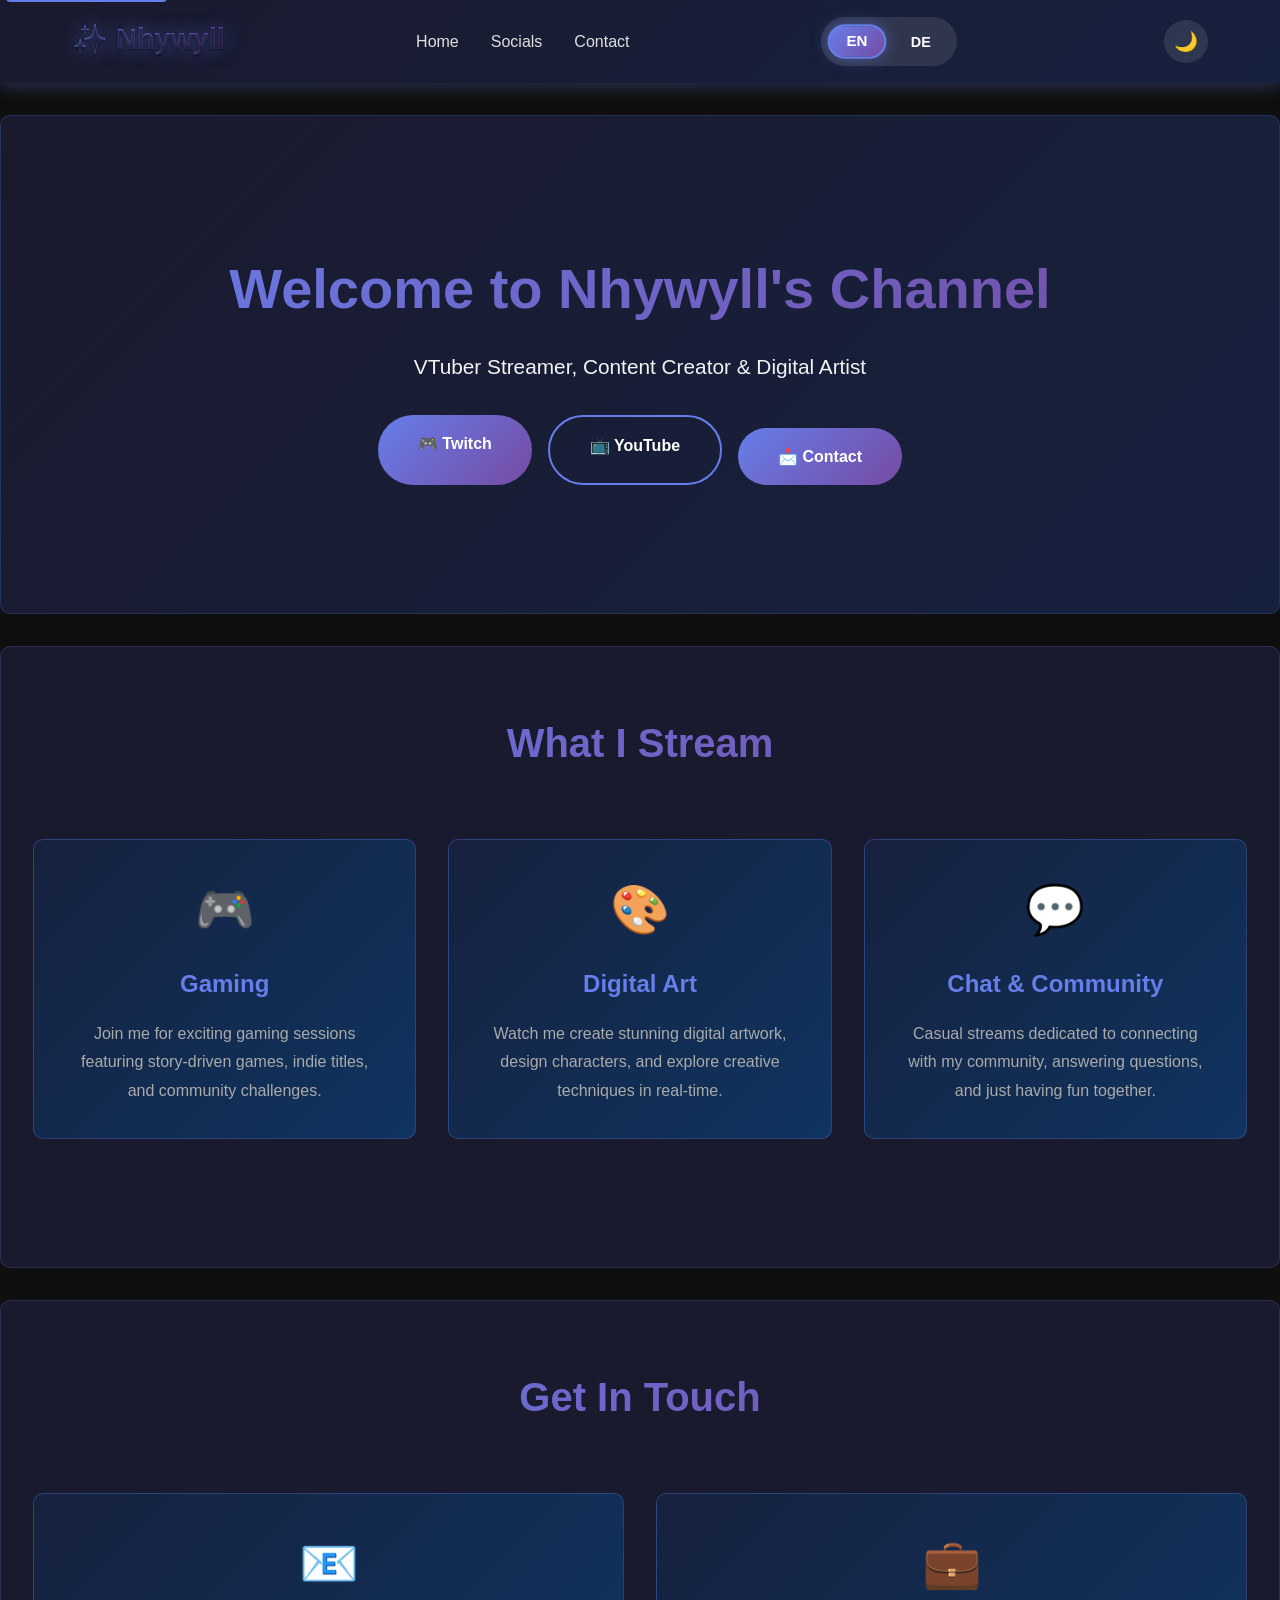
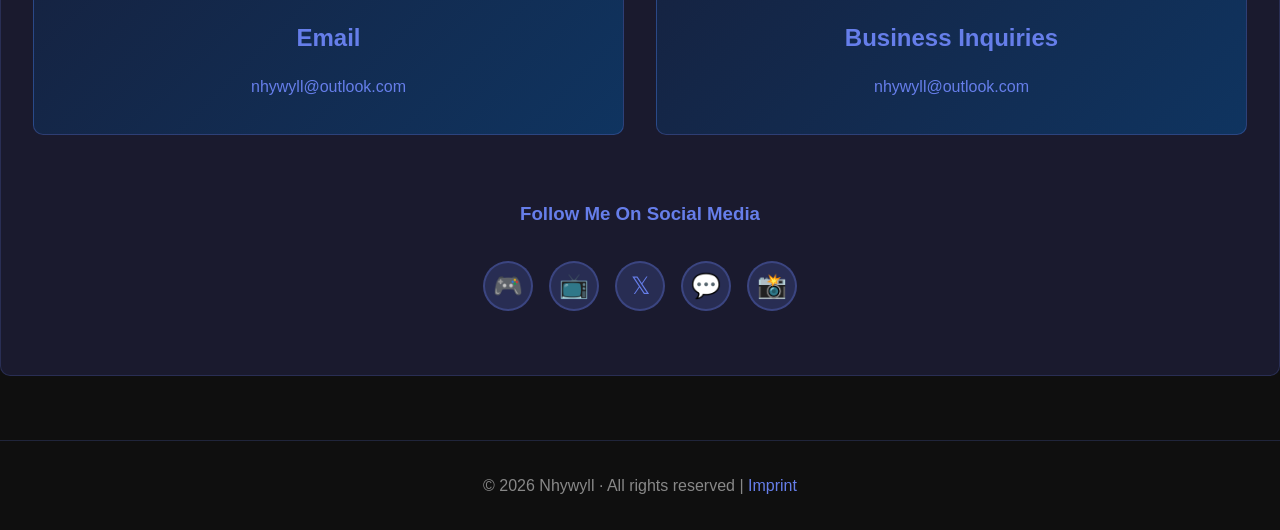
==== index.html @ 12498711 "Add theme, accessibility, SEO, and contact features Introduce dark/light theme support (CSS custom p" ====
<!DOCTYPE html>
<html lang="en">
<head>
    <meta charset="UTF-8">
    <meta name="viewport" content="width=device-width, initial-scale=1.0">
    <meta name="description" content="Nhywyll - VTuber Streamer, Content Creator & Digital Artist. Join live gaming streams, watch digital art creation, and connect with the community.">
    <meta name="keywords" content="VTuber, streamer, gaming, digital art, content creator, Twitch, YouTube, Nhywyll">
    <meta name="author" content="Nhywyll">
    <meta name="robots" content="index, follow">
    
    <!-- Open Graph / Facebook -->
    <meta property="og:type" content="website">
    <meta property="og:url" content="https://nhywyll.com/">
    <meta property="og:title" content="Nhywyll - VTuber Streamer & Content Creator">
    <meta property="og:description" content="VTuber Streamer, Content Creator & Digital Artist. Join live gaming streams, watch digital art creation, and connect with the community.">
    <meta property="og:image" content="https://nhywyll.com/og-image.jpg">
    
    <!-- Twitter -->
    <meta property="twitter:card" content="summary_large_image">
    <meta property="twitter:url" content="https://nhywyll.com/">
    <meta property="twitter:title" content="Nhywyll - VTuber Streamer & Content Creator">
    <meta property="twitter:description" content="VTuber Streamer, Content Creator & Digital Artist. Join live gaming streams, watch digital art creation, and connect with the community.">
    <meta property="twitter:image" content="https://nhywyll.com/og-image.jpg">
    
    <title data-i18n="page_title">Nhywyll - VTuber Streamer & Content Creator</title>
    <link rel="stylesheet" href="styles.css">
    <style>
        .hero {
            background: linear-gradient(135deg, #1a1a2e 0%, #16213e 100%);
            color: white;
            padding: 8rem 2rem;
            text-align: center;
        }

        .hero h2 {
            font-size: 3.5rem;
            margin-bottom: 1rem;
            animation: slideDown 0.8s ease;
            background: linear-gradient(135deg, #667eea 0%, #764ba2 100%);
            -webkit-background-clip: text;
            -webkit-text-fill-color: transparent;
            background-clip: text;
        }

        .hero p {
            font-size: 1.3rem;
            margin-bottom: 2rem;
            opacity: 0.95;
        }

        .social-links {
            display: flex;
            gap: 1rem;
            justify-content: center;
            margin-top: 2rem;
            flex-wrap: wrap;
        }

        .btn {
            display: inline-block;
            padding: 1rem 2.5rem;
            background: linear-gradient(135deg, #667eea 0%, #764ba2 100%);
            color: white;
            text-decoration: none;
            border-radius: 50px;
            font-weight: 600;
            transition: transform 0.3s, box-shadow 0.3s;
            cursor: pointer;
            border: none;
            font-size: 1rem;
        }

        .btn:hover {
            transform: translateY(-3px);
            box-shadow: 0 10px 25px rgba(102, 126, 234, 0.4);
        }

        .btn-secondary {
            background: transparent;
            border: 2px solid #667eea;
            color: white;
        }

        .btn-secondary:hover {
            background: rgba(102, 126, 234, 0.1);
        }

        .container {
            max-width: 1200px;
            margin: 0 auto;
            padding: 2rem;
        }

        section {
            background: #1a1a2e;
            color: white;
            padding: 4rem 2rem;
            margin: 2rem 0;
            border-radius: 10px;
            border: 1px solid rgba(102, 126, 234, 0.2);
        }

        section h2 {
            text-align: center;
            margin-bottom: 3rem;
            font-size: 2.5rem;
            background: linear-gradient(135deg, #667eea 0%, #764ba2 100%);
            -webkit-background-clip: text;
            -webkit-text-fill-color: transparent;
            background-clip: text;
        }

        .about-content {
            display: grid;
            grid-template-columns: 1fr 1fr;
            gap: 3rem;
            align-items: center;
        }

        .about-text h3 {
            color: #667eea;
            font-size: 1.5rem;
            margin-bottom: 1rem;
        }

        .about-text p {
            margin-bottom: 1rem;
            line-height: 1.8;
            color: #ccc;
        }

        .cards {
            display: grid;
            grid-template-columns: repeat(auto-fit, minmax(280px, 1fr));
            gap: 2rem;
            margin: 4rem 0;
        }

        .card {
            background: linear-gradient(135deg, #16213e 0%, #0f3460 100%);
            padding: 2rem;
            border-radius: 10px;
            border: 1px solid rgba(102, 126, 234, 0.3);
            transition: transform 0.3s, box-shadow 0.3s;
            text-align: center;
        }

        .card:hover {
            transform: translateY(-8px);
            box-shadow: 0 15px 35px rgba(102, 126, 234, 0.2);
        }

        .card h3 {
            color: #667eea;
            margin-bottom: 1rem;
            font-size: 1.5rem;
        }

        .card p {
            color: #aaa;
            line-height: 1.8;
        }

        .icon {
            font-size: 3rem;
            margin-bottom: 1rem;
        }

        .social-icons {
            display: flex;
            gap: 1rem;
            justify-content: center;
            flex-wrap: wrap;
            margin-top: 2rem;
        }

        .social-icon {
            width: 50px;
            height: 50px;
            border-radius: 50%;
            background: rgba(102, 126, 234, 0.2);
            display: flex;
            align-items: center;
            justify-content: center;
            font-size: 1.5rem;
            text-decoration: none;
            color: #667eea;
            transition: all 0.3s;
            border: 2px solid rgba(102, 126, 234, 0.3);
        }

        .social-icon:hover {
            background: rgba(102, 126, 234, 0.4);
            transform: translateY(-3px);
        }

        @keyframes slideDown {
            from {
                opacity: 0;
                transform: translateY(-20px);
            }
            to {
                opacity: 1;
                transform: translateY(0);
            }
        }

        @media (max-width: 768px) {
            nav {
                flex-direction: column;
                gap: 1rem;
            }

            nav ul {
                flex-direction: column;
                gap: 1rem;
                text-align: center;
            }

            .hero h2 {
                font-size: 2rem;
            }

            .hero p {
                font-size: 1rem;
            }

            .about-content {
                grid-template-columns: 1fr;
            }

            .language-switcher {
                order: -1;
            }
        }
    </style>
</head>
<body>
    <a href="#main-content" class="skip-link">Skip to main content</a>
    <header>
        <nav>
            <a href="index.html" style="text-decoration: none;"><h1>✨ Nhywyll</h1></a>
            <ul>
                <li><a href="index.html" data-i18n="nav_home">Home</a></li>
                <li><a href="social.html" data-i18n="nav_streams">Streams</a></li>
                <li><a href="contact.html" data-i18n="nav_contact">Contact</a></li>
            </ul>
            <div class="language-switcher">
                <button class="lang-btn active" data-lang="en">EN</button>
                <button class="lang-btn" data-lang="de">DE</button>
            </div>
            <button id="theme-toggle" class="theme-btn" aria-label="Toggle theme" title="Toggle between dark and light theme">🌙</button>
        </nav>
    </header>

    <section class="hero">
        <h2 data-i18n="hero_title">Welcome to Nhywyll's Channel</h2>
        <p data-i18n="hero_subtitle">VTuber Streamer, Content Creator & Digital Artist</p>
        <div class="social-links">
            <a href="https://twitch.tv" target="_blank" class="btn" data-i18n="btn_twitch">🎮 Twitch</a>
            <a href="https://youtube.com" target="_blank" class="btn btn-secondary" data-i18n="btn_youtube">📺 YouTube</a>
            <a href="contact.html" class="btn" style="margin-top:0.8rem;" data-i18n="btn_contact">📩 Contact</a>
        </div>
    </section>

    <main id="main-content">
        <section>
            <h2 data-i18n="streams_title">What I Stream</h2>
            <div class="cards">
                <div class="card">
                    <div class="icon">🎮</div>
                    <h3 data-i18n="stream_gaming">Gaming</h3>
                    <p data-i18n="stream_gaming_desc">Join me for exciting gaming sessions featuring story-driven games, indie titles, and community challenges.</p>
                </div>

                <div class="card">
                    <div class="icon">🎨</div>
                    <h3 data-i18n="stream_art">Digital Art</h3>
                    <p data-i18n="stream_art_desc">Watch me create stunning digital artwork, design characters, and explore creative techniques in real-time.</p>
                </div>

                <div class="card">
                    <div class="icon">💬</div>
                    <h3 data-i18n="stream_chat">Chat & Community</h3>
                    <p data-i18n="stream_chat_desc">Casual streams dedicated to connecting with my community, answering questions, and just having fun together.</p>
                </div>
            </div>
        </section>

        <section>
            <h2 data-i18n="contact_title">Get In Touch</h2>
            <div class="cards">
                <div class="card">
                    <div class="icon">📧</div>
                    <h3 data-i18n="contact_email">Email</h3>
                    <p><a href="mailto:nhywyll@outlook.com" style="color: #667eea; text-decoration: none;">nhywyll@outlook.com</a></p>
                </div>

                <div class="card">
                    <div class="icon">💼</div>
                    <h3 data-i18n="contact_business">Business Inquiries</h3>
                    <p><a href="mailto:nhywyll@outlook.com" style="color: #667eea; text-decoration: none;">nhywyll@outlook.com</a></p>
                </div>
            </div>

            <div style="text-align: center; margin-top: 3rem;">
                <h3 style="color: #667eea; margin-bottom: 1.5rem;" data-i18n="contact_social">Follow Me On Social Media</h3>
                <div class="social-icons">
                    <a href="https://twitch.tv" target="_blank" class="social-icon" title="Twitch" aria-label="Follow Nhywyll on Twitch">🎮</a>
                    <a href="https://youtube.com" target="_blank" class="social-icon" title="YouTube" aria-label="Subscribe to Nhywyll on YouTube">📺</a>
                    <a href="https://twitter.com" target="_blank" class="social-icon" title="Twitter" aria-label="Follow Nhywyll on X (Twitter)">𝕏</a>
                    <a href="https://discord.gg" target="_blank" class="social-icon" title="Discord" aria-label="Join Nhywyll's Discord server">💬</a>
                    <a href="https://instagram.com" target="_blank" class="social-icon" title="Instagram" aria-label="Follow Nhywyll on Instagram">📸</a>
                </div>
            </div>
        </section>
    </main>

    <footer>&copy; 2026 Nhywyll · All rights reserved | <a href="imprint.html" data-i18n="imprint_link">Imprint</a></footer>

    <button class="back-to-top" aria-label="Back to top" title="Scroll to top">↑</button>

    <script src="script.js"></script>
</body>
</html>
---- styles.css ----
* {
    margin: 0;
    padding: 0;
    box-sizing: border-box;
}

/* CSS Custom Properties for Themes */
:root {
    --bg-primary: #0f0f0f;
    --bg-secondary: #1a1a2e;
    --bg-card: #16213e;
    --text-primary: #e0e0e0;
    --text-secondary: #ccc;
    --text-muted: #888;
    --accent-primary: #667eea;
    --accent-secondary: #764ba2;
    --border-color: rgba(102, 126, 234, 0.2);
}

/* Light theme */
.light-theme {
    --bg-primary: #f8f9fa;
    --bg-secondary: #ffffff;
    --bg-card: #f1f3f4;
    --text-primary: #212529;
    --text-secondary: #495057;
    --text-muted: #6c757d;
    --accent-primary: #495057;
    --accent-secondary: #6c757d;
    --border-color: rgba(0, 0, 0, 0.1);
}

/* Accessibility: Focus styles for keyboard navigation */
*:focus {
    outline: 2px solid var(--accent-primary);
    outline-offset: 2px;
}

button:focus,
a:focus,
input:focus,
textarea:focus {
    outline: 3px solid var(--accent-primary);
    outline-offset: 2px;
    box-shadow: 0 0 0 3px rgba(102, 126, 234, 0.3);
}

/* Skip link for screen readers */
.skip-link {
    position: absolute;
    top: -40px;
    left: 6px;
    background: var(--accent-primary);
    color: white;
    padding: 8px;
    text-decoration: none;
    z-index: 1000;
    border-radius: 4px;
}

.skip-link:focus {
    top: 6px;
}

body {
    font-family: 'Segoe UI', Tahoma, Geneva, Verdana, sans-serif;
    line-height: 1.6;
    color: var(--text-primary);
    background: var(--bg-primary);
    transition: background-color 0.3s, color 0.3s;
}

header {
    background: linear-gradient(135deg, var(--bg-secondary) 0%, var(--bg-card) 100%);
    color: var(--text-primary);
    padding: 1rem 0;
    box-shadow: 0 4px 15px rgba(102, 126, 234, 0.3);
    position: sticky;
    top: 0;
    z-index: 100;
}

nav {
    display: flex;
    justify-content: space-between;
    align-items: center;
    max-width: 1200px;
    margin: 0 auto;
    padding: 0 2rem;
}

nav h1 {
    font-size: 1.8rem;
    font-weight: 700;
    background: linear-gradient(135deg, #667eea 0%, #764ba2 100%);
    -webkit-background-clip: text;
    -webkit-text-fill-color: transparent;
    background-clip: text;
    cursor: pointer;
    text-shadow: 0 0 20px rgba(102, 126, 234, 0.5), 0 1px 2px rgba(0, 0, 0, 0.8);
    transition: text-shadow 0.3s ease;
    color: #e0e0e0; /* Fallback for accessibility */
}

nav h1:hover {
    text-shadow: 0 0 30px rgba(102, 126, 234, 0.8), 0 0 40px rgba(118, 75, 162, 0.6), 0 1px 2px rgba(0, 0, 0, 0.8);
}

nav ul {
    display: flex;
    list-style: none;
    gap: 2rem;
}

nav a {
    color: var(--text-primary);
    text-decoration: none;
    transition: color 0.3s, transform 0.2s;
    font-weight: 500;
    position: relative;
    padding-bottom: 5px;
}

nav a:hover {
    color: var(--accent-primary);
    transform: translateY(-2px);
}

nav a::after {
    content: '';
    position: absolute;
    bottom: 0;
    left: 0;
    width: 0;
    height: 2px;
    background: linear-gradient(90deg, var(--accent-primary), var(--accent-secondary));
    transition: width 0.3s ease;
}

nav a:hover::after {
    width: 100%;
}

nav a:hover {
    color: #667eea;
}

.language-switcher {
    display: flex;
    gap: 0.5rem;
    background: rgba(255,255,255,0.1);
    padding: 0.5rem;
    border-radius: 25px;
}

.theme-btn {
    background: rgba(255,255,255,0.1);
    border: 2px solid transparent;
    color: var(--text-primary);
    padding: 0.5rem;
    border-radius: 50%;
    cursor: pointer;
    font-size: 1.2rem;
    transition: all 0.3s;
    margin-left: 1rem;
}

.theme-btn:hover {
    background: rgba(255,255,255,0.2);
    transform: scale(1.1);
}

.lang-btn {
    background: transparent;
    color: white;
    border: 2px solid transparent;
    padding: 0.4rem 1rem;
    border-radius: 20px;
    cursor: pointer;
    transition: all 0.3s;
    font-weight: 600;
    font-size: 0.9rem;
}

.lang-btn.active {
    background: linear-gradient(135deg, var(--accent-primary), var(--accent-secondary));
    color: white;
    border-color: var(--accent-primary);
    box-shadow: 0 0 15px rgba(102, 126, 234, 0.5);
    transform: scale(1.05);
}

.lang-btn:hover {
    opacity: 0.9;
    transform: scale(1.02);
}

footer {
    background: var(--bg-primary);
    color: var(--text-muted);
    text-align: center;
    padding: 2rem;
    margin-top: 4rem;
    border-top: 1px solid var(--border-color);
}

footer a {
    color: var(--accent-primary);
    text-decoration: none;
    transition: color 0.3s;
}

footer a:hover {
    color: #8ac6ff;
    text-decoration: underline;
}

/* Back to top button */
.back-to-top {
    position: fixed;
    bottom: 2rem;
    right: 2rem;
    background: var(--accent-primary);
    color: white;
    border: none;
    border-radius: 50%;
    width: 50px;
    height: 50px;
    font-size: 1.2rem;
    cursor: pointer;
    opacity: 0;
    visibility: hidden;
    transition: all 0.3s;
    z-index: 1000;
    box-shadow: 0 4px 12px rgba(0, 0, 0, 0.3);
}

.back-to-top.show {
    opacity: 1;
    visibility: visible;
}

.back-to-top:hover {
    background: var(--accent-secondary);
    transform: translateY(-2px);
    box-shadow: 0 6px 16px rgba(0, 0, 0, 0.4);
}

@media (max-width: 768px) {
    nav {
        flex-direction: column;
        gap: 1rem;
    }

    nav ul {
        flex-direction: column;
        gap: 1rem;
        text-align: center;
    }
}
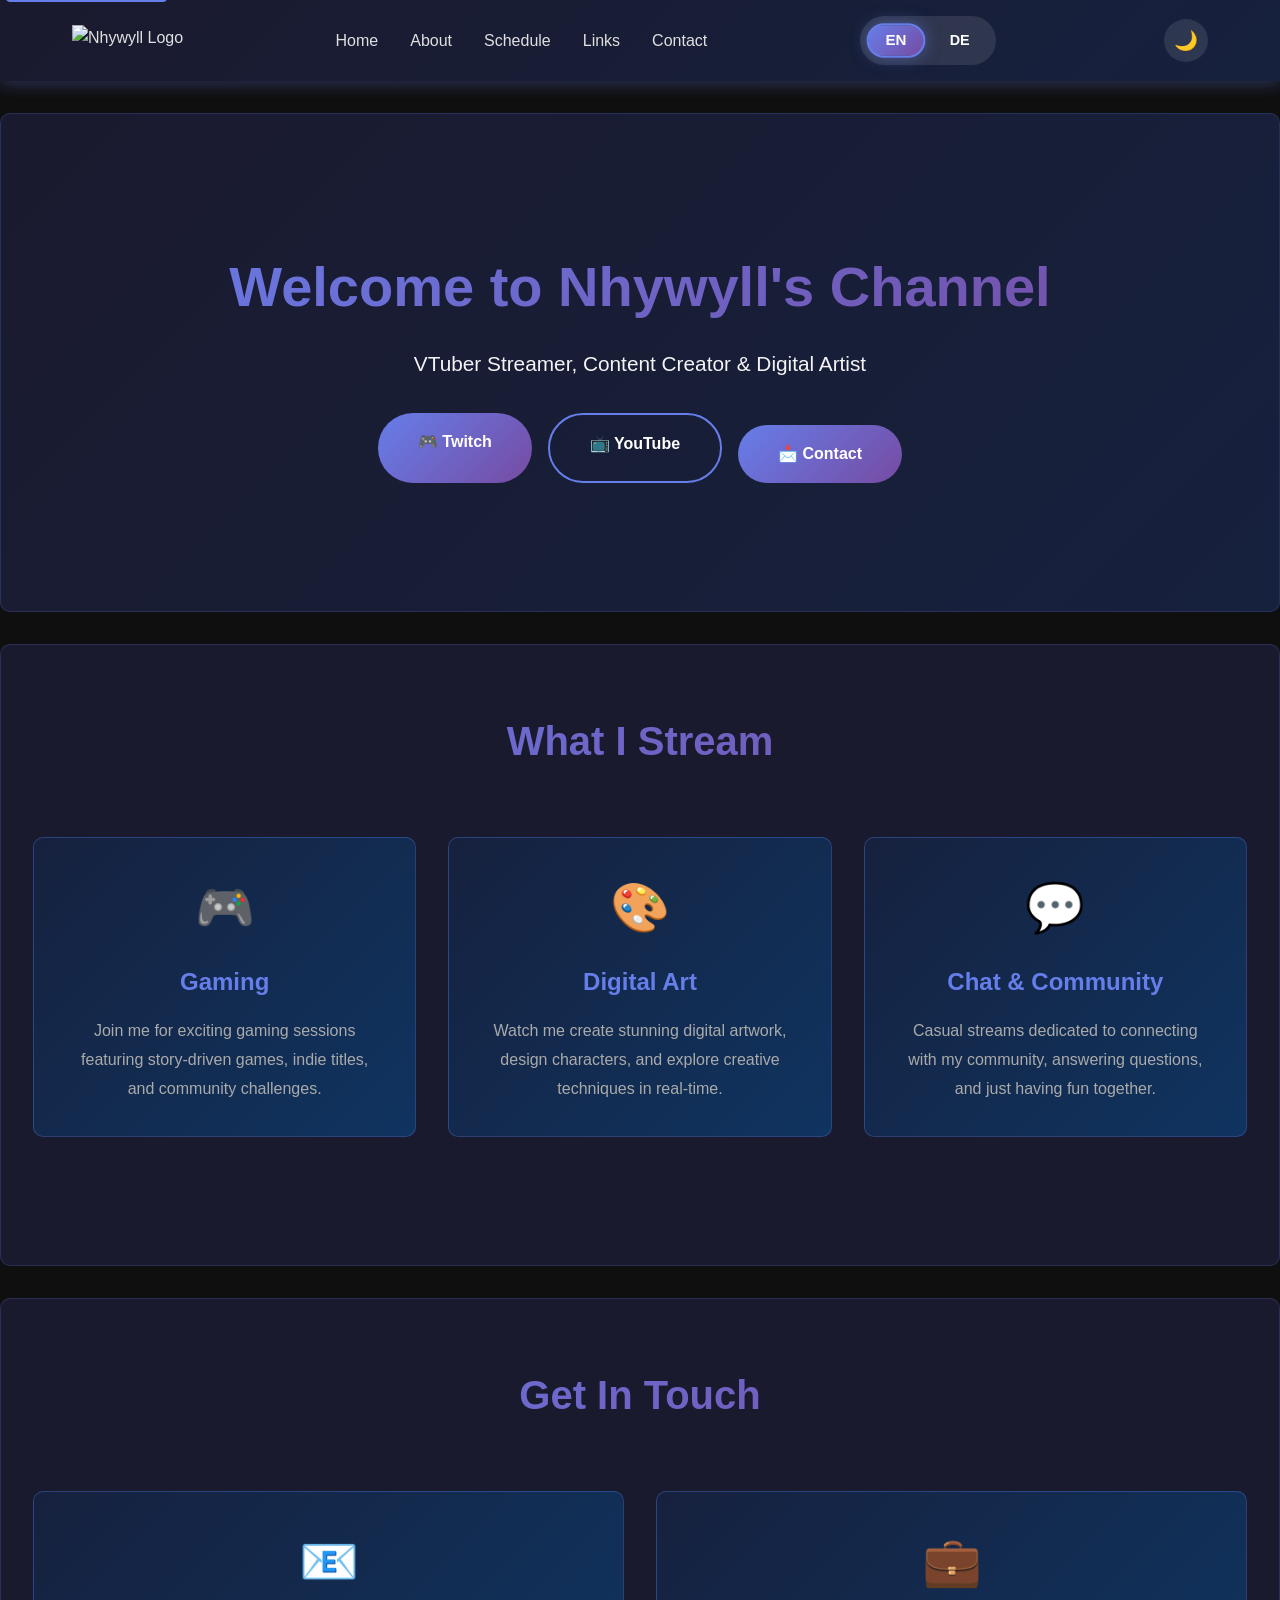
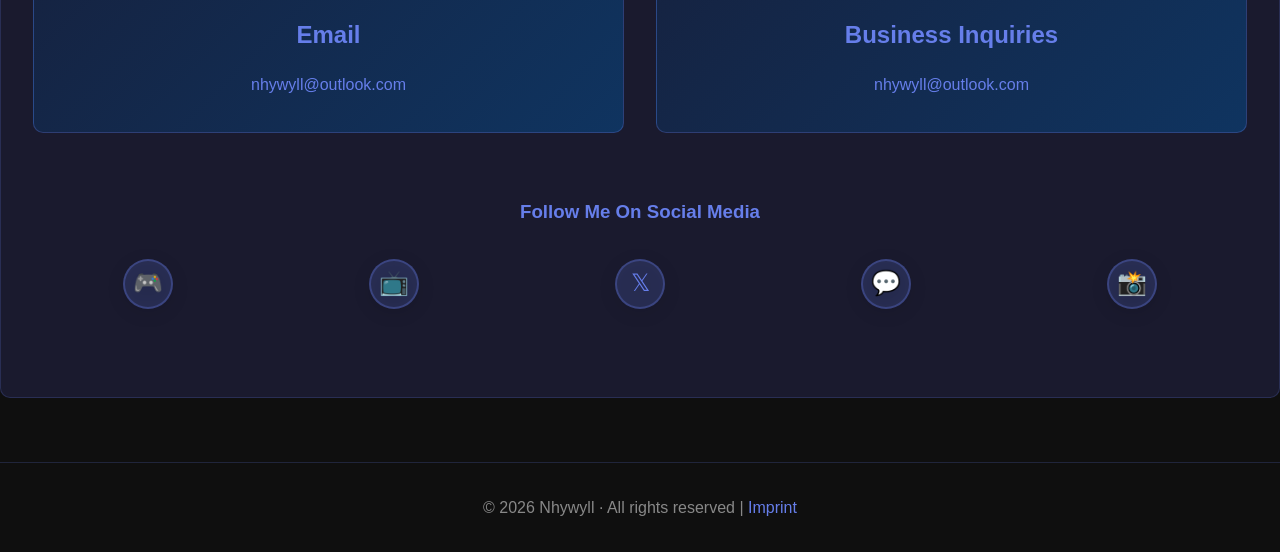
==== commit d64be57c: "Add About page, media assets, and nav updates Introduce a new about.html with profile, stats and her" ====
--- a/index.html
+++ b/index.html
@@ -8,19 +8,23 @@
     <meta name="author" content="Nhywyll">
     <meta name="robots" content="index, follow">
     
+    <!-- Favicon -->
+    <link rel="icon" type="image/x-icon" href="images/For Icon.png">
+    <link rel="apple-touch-icon" href="images/For Icon.png">
+    
     <!-- Open Graph / Facebook -->
     <meta property="og:type" content="website">
     <meta property="og:url" content="https://nhywyll.com/">
     <meta property="og:title" content="Nhywyll - VTuber Streamer & Content Creator">
     <meta property="og:description" content="VTuber Streamer, Content Creator & Digital Artist. Join live gaming streams, watch digital art creation, and connect with the community.">
-    <meta property="og:image" content="https://nhywyll.com/og-image.jpg">
+    <meta property="og:image" content="https://nhywyll.com/images/Logo.png">
     
     <!-- Twitter -->
     <meta property="twitter:card" content="summary_large_image">
     <meta property="twitter:url" content="https://nhywyll.com/">
     <meta property="twitter:title" content="Nhywyll - VTuber Streamer & Content Creator">
     <meta property="twitter:description" content="VTuber Streamer, Content Creator & Digital Artist. Join live gaming streams, watch digital art creation, and connect with the community.">
-    <meta property="twitter:image" content="https://nhywyll.com/og-image.jpg">
+    <meta property="twitter:image" content="https://nhywyll.com/images/Logo.png">
     
     <title data-i18n="page_title">Nhywyll - VTuber Streamer & Content Creator</title>
     <link rel="stylesheet" href="styles.css">
@@ -239,10 +243,12 @@
     <a href="#main-content" class="skip-link">Skip to main content</a>
     <header>
         <nav>
-            <a href="index.html" style="text-decoration: none;"><h1>✨ Nhywyll</h1></a>
+            <a href="index.html" style="text-decoration: none;"><img src="images/logo-white.png" alt="Nhywyll Logo" class="logo"></a>
             <ul>
                 <li><a href="index.html" data-i18n="nav_home">Home</a></li>
-                <li><a href="social.html" data-i18n="nav_streams">Streams</a></li>
+                <li><a href="about.html" data-i18n="nav_about">About</a></li>
+                <li><a href="schedule.html" data-i18n="nav_schedule">Schedule</a></li>
+                <li><a href="links.html" data-i18n="nav_links">Links</a></li>
                 <li><a href="contact.html" data-i18n="nav_contact">Contact</a></li>
             </ul>
             <div class="language-switcher">
--- a/styles.css
+++ b/styles.css
@@ -104,6 +104,17 @@
 
 nav h1:hover {
     text-shadow: 0 0 30px rgba(102, 126, 234, 0.8), 0 0 40px rgba(118, 75, 162, 0.6), 0 1px 2px rgba(0, 0, 0, 0.8);
+}
+
+/* Logo image */
+.logo {
+    height: 40px;
+    width: auto;
+    transition: transform 0.3s ease;
+}
+
+.logo:hover {
+    transform: scale(1.05);
 }
 
 nav ul {
@@ -257,4 +268,86 @@
         gap: 1rem;
         text-align: center;
     }
+}
+/* Styling für die Social Icons in den Karten */
+.social-icon {
+    width: 60px;                /* Ein kleines bisschen größer, damit es wirkt */
+    height: 60px;
+    margin: 0 auto 1.5rem auto; /* Zentriert das Icon und gibt Abstand nach unten */
+    display: block;             /* Wichtig für die Zentrierung */
+    filter: drop-shadow(0 4px 8px rgba(0, 0, 0, 0.3)); /* Gibt dem Vektor Tiefe */
+    transition: transform 0.3s ease; /* Macht das Icon interaktiv */
+}
+
+.card:hover .social-icon {
+    transform: scale(1.1) rotate(5deg); /* Kleiner Effekt beim Drüberfahren */
+}
+/* === START Styling für Partner/Affiliate Section === */
+
+.partner-section {
+    margin-top: 3rem; /* Abstand nach oben zur Social-Grid */
+}
+
+.partner-grid {
+    display: grid;
+    /* Erstellt genau 2 Spalten, die sich den Platz teilen */
+    grid-template-columns: repeat(2, 1fr); 
+    gap: 1.5rem; /* Etwas größerer Abstand zwischen den breiten Kacheln */
+    justify-content: center; /* Zentriert das Grid, falls der Container breiter ist */
+}
+
+/* Die Kacheln sind hier direkt die Links (<a>) */
+.partner-card {
+    background: var(--bg-card); /* Nutzt dein dunkles Karten-Blau */
+    border: 1px solid var(--border-color); /* Lila Rand, wie oben */
+    border-radius: 14px;
+    padding: 2.5rem; /* Mehr Padding für ein "breiteres" Gefühl */
+    text-align: center;
+    text-decoration: none; /* Entfernt den Unterstrich vom Link */
+    transition: all 0.3s ease;
+    display: flex; /* Für die Ausrichtung von Logo und Text */
+    flex-direction: column;
+    align-items: center;
+    justify-content: center;
+}
+
+/* Hover-Effekt wie bei den anderen Karten, aber mit Accent-Farbe */
+.partner-card:hover {
+    background: rgba(102, 126, 234, 0.1); /* Leichtes Lila beim Hover */
+    transform: translateY(-5px); /* Kleiner "Lift" */
+    border-color: var(--accent-primary);
+}
+
+/* Styling für die Logos (Razer & Humble) */
+.partner-logo {
+    width: auto;               /* Behält das Seitenverhältnis */
+    height: 60px;              /* Einheitliche Höhe für beide */
+    margin-bottom: 1rem;       /* Abstand zum Text */
+    filter: drop-shadow(0 2px 4px rgba(0,0,0,0.3)); /* Gibt Tiefe */
+    transition: transform 0.3s ease;
+}
+
+/* Zusätzlicher Hover-Effekt für das Logo */
+.partner-card:hover .partner-logo {
+    transform: scale(1.05); /* Logo wird leicht größer */
+}
+
+/* Der Text unter dem Logo */
+.partner-text {
+    color: #ffd166; /* Deine Gelb-Farbe für "wichtige" Texte */
+    font-weight: 600;
+    font-size: 1.1rem;
+    margin-top: 0.5rem;
+}
+
+/* === Responsive Design: Für Handys === */
+@media (max-width: 768px) {
+    .partner-grid {
+        grid-template-columns: 1fr; /* Auf Handys brechen sie untereinander */
+        gap: 1rem;
+    }
+    
+    .partner-card {
+        padding: 1.5rem; /* Weniger Padding auf kleinen Bildschirmen */
+    }
 }
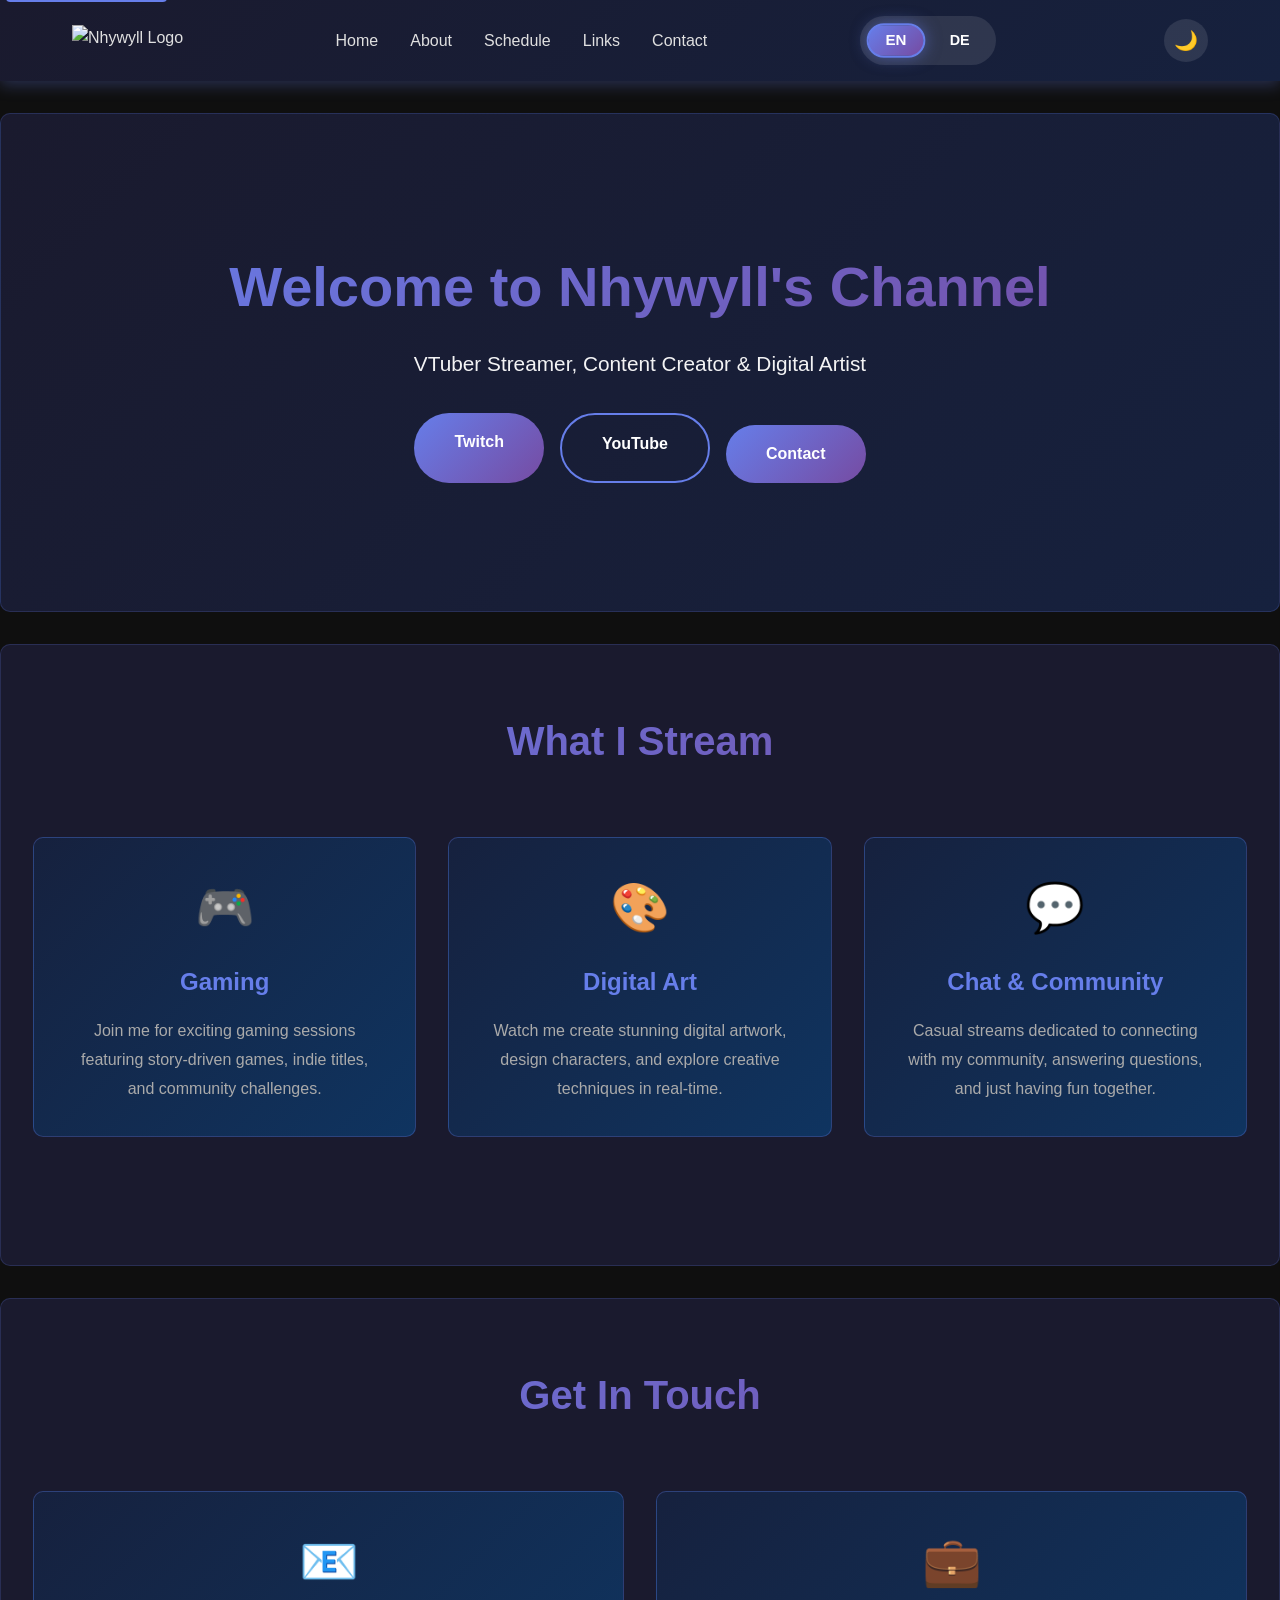
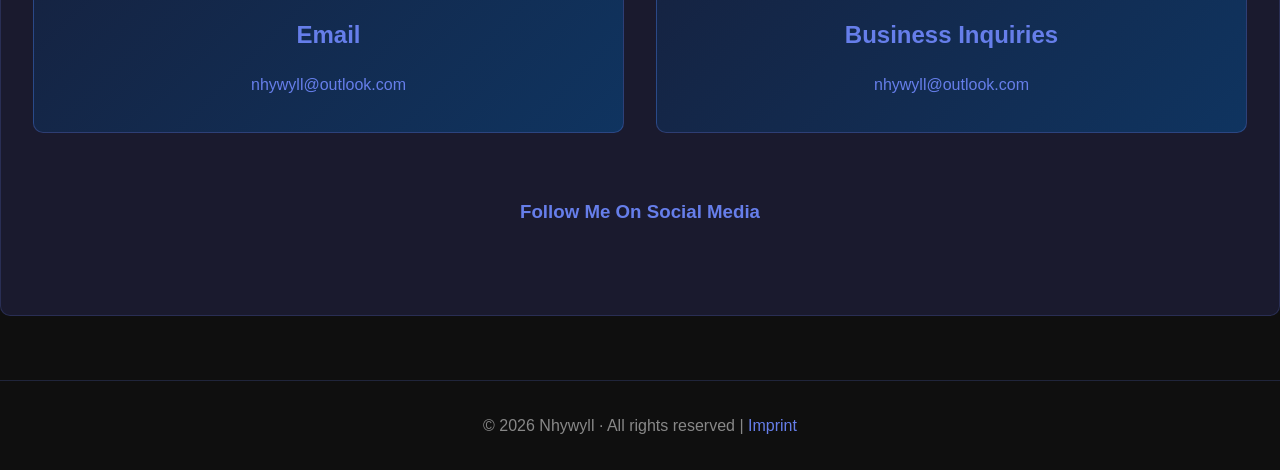
==== commit 77e5f025: "index.html aktualisieren bugfixes" ====
--- a/index.html
+++ b/index.html
@@ -11,21 +11,7 @@
     <!-- Favicon -->
     <link rel="icon" type="image/x-icon" href="images/For Icon.png">
     <link rel="apple-touch-icon" href="images/For Icon.png">
-    
-    <!-- Open Graph / Facebook -->
-    <meta property="og:type" content="website">
-    <meta property="og:url" content="https://nhywyll.com/">
-    <meta property="og:title" content="Nhywyll - VTuber Streamer & Content Creator">
-    <meta property="og:description" content="VTuber Streamer, Content Creator & Digital Artist. Join live gaming streams, watch digital art creation, and connect with the community.">
-    <meta property="og:image" content="https://nhywyll.com/images/Logo.png">
-    
-    <!-- Twitter -->
-    <meta property="twitter:card" content="summary_large_image">
-    <meta property="twitter:url" content="https://nhywyll.com/">
-    <meta property="twitter:title" content="Nhywyll - VTuber Streamer & Content Creator">
-    <meta property="twitter:description" content="VTuber Streamer, Content Creator & Digital Artist. Join live gaming streams, watch digital art creation, and connect with the community.">
-    <meta property="twitter:image" content="https://nhywyll.com/images/Logo.png">
-    
+        
     <title data-i18n="page_title">Nhywyll - VTuber Streamer & Content Creator</title>
     <link rel="stylesheet" href="styles.css">
     <style>
@@ -243,7 +229,7 @@
     <a href="#main-content" class="skip-link">Skip to main content</a>
     <header>
         <nav>
-            <a href="index.html" style="text-decoration: none;"><img src="images/logo-white.png" alt="Nhywyll Logo" class="logo"></a>
+            <a href="index.html" style="text-decoration: none;"><img src="images/logo.png" alt="Nhywyll Logo" class="logo"></a>
             <ul>
                 <li><a href="index.html" data-i18n="nav_home">Home</a></li>
                 <li><a href="about.html" data-i18n="nav_about">About</a></li>
@@ -263,9 +249,9 @@
         <h2 data-i18n="hero_title">Welcome to Nhywyll's Channel</h2>
         <p data-i18n="hero_subtitle">VTuber Streamer, Content Creator & Digital Artist</p>
         <div class="social-links">
-            <a href="https://twitch.tv" target="_blank" class="btn" data-i18n="btn_twitch">🎮 Twitch</a>
-            <a href="https://youtube.com" target="_blank" class="btn btn-secondary" data-i18n="btn_youtube">📺 YouTube</a>
-            <a href="contact.html" class="btn" style="margin-top:0.8rem;" data-i18n="btn_contact">📩 Contact</a>
+            <a href="https://twitch.tv/nhywyll" target="_blank" class="btn" data-i18n="btn_twitch">Twitch</a>
+            <a href="https://youtube.com/@nhywyll" target="_blank" class="btn btn-secondary" data-i18n="btn_youtube">YouTube</a>
+            <a href="contact.html" class="btn" style="margin-top:0.8rem;" data-i18n="btn_contact">Contact</a>
         </div>
     </section>
 
@@ -311,13 +297,6 @@
 
             <div style="text-align: center; margin-top: 3rem;">
                 <h3 style="color: #667eea; margin-bottom: 1.5rem;" data-i18n="contact_social">Follow Me On Social Media</h3>
-                <div class="social-icons">
-                    <a href="https://twitch.tv" target="_blank" class="social-icon" title="Twitch" aria-label="Follow Nhywyll on Twitch">🎮</a>
-                    <a href="https://youtube.com" target="_blank" class="social-icon" title="YouTube" aria-label="Subscribe to Nhywyll on YouTube">📺</a>
-                    <a href="https://twitter.com" target="_blank" class="social-icon" title="Twitter" aria-label="Follow Nhywyll on X (Twitter)">𝕏</a>
-                    <a href="https://discord.gg" target="_blank" class="social-icon" title="Discord" aria-label="Join Nhywyll's Discord server">💬</a>
-                    <a href="https://instagram.com" target="_blank" class="social-icon" title="Instagram" aria-label="Follow Nhywyll on Instagram">📸</a>
-                </div>
             </div>
         </section>
     </main>
--- a/styles.css
+++ b/styles.css
@@ -108,7 +108,7 @@
 
 /* Logo image */
 .logo {
-    height: 40px;
+    height: 100px;
     width: auto;
     transition: transform 0.3s ease;
 }
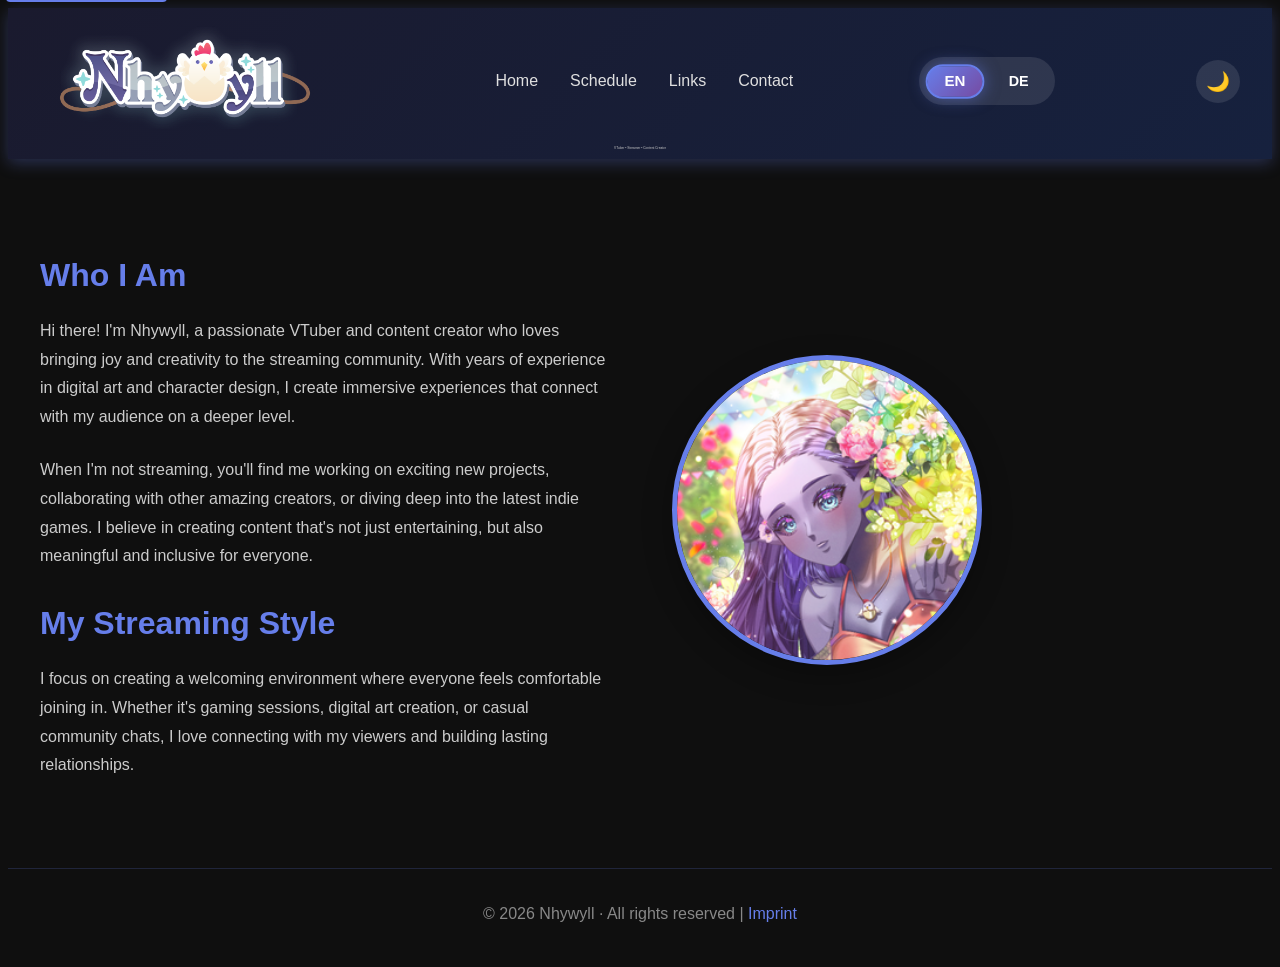
==== commit b2e6ccc8: "Add i18n & theme init; remove about.html Add internationalization attributes and theme initializatio" ====
--- a/index.html
+++ b/index.html
@@ -11,228 +11,25 @@
     <!-- Favicon -->
     <link rel="icon" type="image/x-icon" href="images/For Icon.png">
     <link rel="apple-touch-icon" href="images/For Icon.png">
-        
+    <script>
+        (function(){
+            const savedTheme = localStorage.getItem('theme') || 'dark';
+            if (savedTheme === 'light') {
+                document.documentElement.classList.add('light-theme');
+            }
+            document.documentElement.dataset.theme = savedTheme;
+        })();
+    </script>
     <title data-i18n="page_title">Nhywyll - VTuber Streamer & Content Creator</title>
     <link rel="stylesheet" href="styles.css">
-    <style>
-        .hero {
-            background: linear-gradient(135deg, #1a1a2e 0%, #16213e 100%);
-            color: white;
-            padding: 8rem 2rem;
-            text-align: center;
-        }
-
-        .hero h2 {
-            font-size: 3.5rem;
-            margin-bottom: 1rem;
-            animation: slideDown 0.8s ease;
-            background: linear-gradient(135deg, #667eea 0%, #764ba2 100%);
-            -webkit-background-clip: text;
-            -webkit-text-fill-color: transparent;
-            background-clip: text;
-        }
-
-        .hero p {
-            font-size: 1.3rem;
-            margin-bottom: 2rem;
-            opacity: 0.95;
-        }
-
-        .social-links {
-            display: flex;
-            gap: 1rem;
-            justify-content: center;
-            margin-top: 2rem;
-            flex-wrap: wrap;
-        }
-
-        .btn {
-            display: inline-block;
-            padding: 1rem 2.5rem;
-            background: linear-gradient(135deg, #667eea 0%, #764ba2 100%);
-            color: white;
-            text-decoration: none;
-            border-radius: 50px;
-            font-weight: 600;
-            transition: transform 0.3s, box-shadow 0.3s;
-            cursor: pointer;
-            border: none;
-            font-size: 1rem;
-        }
-
-        .btn:hover {
-            transform: translateY(-3px);
-            box-shadow: 0 10px 25px rgba(102, 126, 234, 0.4);
-        }
-
-        .btn-secondary {
-            background: transparent;
-            border: 2px solid #667eea;
-            color: white;
-        }
-
-        .btn-secondary:hover {
-            background: rgba(102, 126, 234, 0.1);
-        }
-
-        .container {
-            max-width: 1200px;
-            margin: 0 auto;
-            padding: 2rem;
-        }
-
-        section {
-            background: #1a1a2e;
-            color: white;
-            padding: 4rem 2rem;
-            margin: 2rem 0;
-            border-radius: 10px;
-            border: 1px solid rgba(102, 126, 234, 0.2);
-        }
-
-        section h2 {
-            text-align: center;
-            margin-bottom: 3rem;
-            font-size: 2.5rem;
-            background: linear-gradient(135deg, #667eea 0%, #764ba2 100%);
-            -webkit-background-clip: text;
-            -webkit-text-fill-color: transparent;
-            background-clip: text;
-        }
-
-        .about-content {
-            display: grid;
-            grid-template-columns: 1fr 1fr;
-            gap: 3rem;
-            align-items: center;
-        }
-
-        .about-text h3 {
-            color: #667eea;
-            font-size: 1.5rem;
-            margin-bottom: 1rem;
-        }
-
-        .about-text p {
-            margin-bottom: 1rem;
-            line-height: 1.8;
-            color: #ccc;
-        }
-
-        .cards {
-            display: grid;
-            grid-template-columns: repeat(auto-fit, minmax(280px, 1fr));
-            gap: 2rem;
-            margin: 4rem 0;
-        }
-
-        .card {
-            background: linear-gradient(135deg, #16213e 0%, #0f3460 100%);
-            padding: 2rem;
-            border-radius: 10px;
-            border: 1px solid rgba(102, 126, 234, 0.3);
-            transition: transform 0.3s, box-shadow 0.3s;
-            text-align: center;
-        }
-
-        .card:hover {
-            transform: translateY(-8px);
-            box-shadow: 0 15px 35px rgba(102, 126, 234, 0.2);
-        }
-
-        .card h3 {
-            color: #667eea;
-            margin-bottom: 1rem;
-            font-size: 1.5rem;
-        }
-
-        .card p {
-            color: #aaa;
-            line-height: 1.8;
-        }
-
-        .icon {
-            font-size: 3rem;
-            margin-bottom: 1rem;
-        }
-
-        .social-icons {
-            display: flex;
-            gap: 1rem;
-            justify-content: center;
-            flex-wrap: wrap;
-            margin-top: 2rem;
-        }
-
-        .social-icon {
-            width: 50px;
-            height: 50px;
-            border-radius: 50%;
-            background: rgba(102, 126, 234, 0.2);
-            display: flex;
-            align-items: center;
-            justify-content: center;
-            font-size: 1.5rem;
-            text-decoration: none;
-            color: #667eea;
-            transition: all 0.3s;
-            border: 2px solid rgba(102, 126, 234, 0.3);
-        }
-
-        .social-icon:hover {
-            background: rgba(102, 126, 234, 0.4);
-            transform: translateY(-3px);
-        }
-
-        @keyframes slideDown {
-            from {
-                opacity: 0;
-                transform: translateY(-20px);
-            }
-            to {
-                opacity: 1;
-                transform: translateY(0);
-            }
-        }
-
-        @media (max-width: 768px) {
-            nav {
-                flex-direction: column;
-                gap: 1rem;
-            }
-
-            nav ul {
-                flex-direction: column;
-                gap: 1rem;
-                text-align: center;
-            }
-
-            .hero h2 {
-                font-size: 2rem;
-            }
-
-            .hero p {
-                font-size: 1rem;
-            }
-
-            .about-content {
-                grid-template-columns: 1fr;
-            }
-
-            .language-switcher {
-                order: -1;
-            }
-        }
-    </style>
 </head>
 <body>
     <a href="#main-content" class="skip-link">Skip to main content</a>
     <header>
         <nav>
-            <a href="index.html" style="text-decoration: none;"><img src="images/logo.png" alt="Nhywyll Logo" class="logo"></a>
+            <a href="index.html" class="logo-link"><img src="images/Logo.png" alt="Nhywyll Logo" class="logo" loading="eager"></a>
             <ul>
                 <li><a href="index.html" data-i18n="nav_home">Home</a></li>
-                <li><a href="about.html" data-i18n="nav_about">About</a></li>
                 <li><a href="schedule.html" data-i18n="nav_schedule">Schedule</a></li>
                 <li><a href="links.html" data-i18n="nav_links">Links</a></li>
                 <li><a href="contact.html" data-i18n="nav_contact">Contact</a></li>
@@ -243,63 +40,24 @@
             </div>
             <button id="theme-toggle" class="theme-btn" aria-label="Toggle theme" title="Toggle between dark and light theme">🌙</button>
         </nav>
+        <p class="nav-slogan" data-i18n="about_subtitle">VTuber • Streamer • Content Creator</p>
     </header>
 
-    <section class="hero">
-        <h2 data-i18n="hero_title">Welcome to Nhywyll's Channel</h2>
-        <p data-i18n="hero_subtitle">VTuber Streamer, Content Creator & Digital Artist</p>
-        <div class="social-links">
-            <a href="https://twitch.tv/nhywyll" target="_blank" class="btn" data-i18n="btn_twitch">Twitch</a>
-            <a href="https://youtube.com/@nhywyll" target="_blank" class="btn btn-secondary" data-i18n="btn_youtube">YouTube</a>
-            <a href="contact.html" class="btn" style="margin-top:0.8rem;" data-i18n="btn_contact">Contact</a>
+    <div class="about-content">
+        <div class="about-text">
+            <h2 data-i18n="who_i_am_title">Who I Am</h2>
+            <p data-i18n="who_i_am_text1">Hi there! I'm Nhywyll, a passionate VTuber and content creator who loves bringing joy and creativity to the streaming community. With years of experience in digital art and character design, I create immersive experiences that connect with my audience on a deeper level.</p>
+
+            <p data-i18n="who_i_am_text2">When I'm not streaming, you'll find me working on exciting new projects, collaborating with other amazing creators, or diving deep into the latest indie games. I believe in creating content that's not just entertaining, but also meaningful and inclusive for everyone.</p>
+
+            <h2 data-i18n="streaming_style_title">My Streaming Style</h2>
+            <p data-i18n="streaming_style_text">I focus on creating a welcoming environment where everyone feels comfortable joining in. Whether it's gaming sessions, digital art creation, or casual community chats, I love connecting with my viewers and building lasting relationships.</p>
         </div>
-    </section>
 
-    <main id="main-content">
-        <section>
-            <h2 data-i18n="streams_title">What I Stream</h2>
-            <div class="cards">
-                <div class="card">
-                    <div class="icon">🎮</div>
-                    <h3 data-i18n="stream_gaming">Gaming</h3>
-                    <p data-i18n="stream_gaming_desc">Join me for exciting gaming sessions featuring story-driven games, indie titles, and community challenges.</p>
-                </div>
-
-                <div class="card">
-                    <div class="icon">🎨</div>
-                    <h3 data-i18n="stream_art">Digital Art</h3>
-                    <p data-i18n="stream_art_desc">Watch me create stunning digital artwork, design characters, and explore creative techniques in real-time.</p>
-                </div>
-
-                <div class="card">
-                    <div class="icon">💬</div>
-                    <h3 data-i18n="stream_chat">Chat & Community</h3>
-                    <p data-i18n="stream_chat_desc">Casual streams dedicated to connecting with my community, answering questions, and just having fun together.</p>
-                </div>
-            </div>
-        </section>
-
-        <section>
-            <h2 data-i18n="contact_title">Get In Touch</h2>
-            <div class="cards">
-                <div class="card">
-                    <div class="icon">📧</div>
-                    <h3 data-i18n="contact_email">Email</h3>
-                    <p><a href="mailto:nhywyll@outlook.com" style="color: #667eea; text-decoration: none;">nhywyll@outlook.com</a></p>
-                </div>
-
-                <div class="card">
-                    <div class="icon">💼</div>
-                    <h3 data-i18n="contact_business">Business Inquiries</h3>
-                    <p><a href="mailto:nhywyll@outlook.com" style="color: #667eea; text-decoration: none;">nhywyll@outlook.com</a></p>
-                </div>
-            </div>
-
-            <div style="text-align: center; margin-top: 3rem;">
-                <h3 style="color: #667eea; margin-bottom: 1.5rem;" data-i18n="contact_social">Follow Me On Social Media</h3>
-            </div>
-        </section>
-    </main>
+        <div class="profile-section">
+            <img src="images/For pfp.png" alt="Nhywyll - VTuber and Content Creator" class="profile-image">
+        </div>
+    </div>
 
     <footer>&copy; 2026 Nhywyll · All rights reserved | <a href="imprint.html" data-i18n="imprint_link">Imprint</a></footer>
 
--- a/styles.css
+++ b/styles.css
@@ -1,9 +1,3 @@
-* {
-    margin: 0;
-    padding: 0;
-    box-sizing: border-box;
-}
-
 /* CSS Custom Properties for Themes */
 :root {
     --bg-primary: #0f0f0f;
@@ -17,6 +11,19 @@
     --border-color: rgba(102, 126, 234, 0.2);
 }
 
+html.light-theme,
+body.light-theme {
+    --bg-primary: #f8f9fa;
+    --bg-secondary: #ffffff;
+    --bg-card: #f1f3f4;
+    --text-primary: #212529;
+    --text-secondary: #495057;
+    --text-muted: #6c757d;
+    --accent-primary: #495057;
+    --accent-secondary: #6c757d;
+    --border-color: rgba(0, 0, 0, 0.1);
+}
+
 /* Light theme */
 .light-theme {
     --bg-primary: #f8f9fa;
@@ -67,17 +74,24 @@
     line-height: 1.6;
     color: var(--text-primary);
     background: var(--bg-primary);
+    transition: none;
+}
+
+body.theme-loaded {
     transition: background-color 0.3s, color 0.3s;
 }
 
 header {
     background: linear-gradient(135deg, var(--bg-secondary) 0%, var(--bg-card) 100%);
     color: var(--text-primary);
-    padding: 1rem 0;
+    padding: 0.5rem 0;
     box-shadow: 0 4px 15px rgba(102, 126, 234, 0.3);
     position: sticky;
     top: 0;
     z-index: 100;
+    display: flex;
+    flex-direction: column;
+    align-items: center;
 }
 
 nav {
@@ -85,11 +99,27 @@
     justify-content: space-between;
     align-items: center;
     max-width: 1200px;
-    margin: 0 auto;
-    padding: 0 2rem;
-}
-
-nav h1 {
+    width: 100%;
+    padding: 0 1rem;
+}
+
+/* Nav slogan */
+.nav-slogan {
+    text-align: center;
+    margin: 0rem 0 0 0;
+    font-size: 0.2rem;
+    color: var(--text-secondary);
+    font-weight: 100;
+}
+
+/* Logo link */
+.logo-link {
+    text-decoration: none;
+    display: flex;
+    align-items: center;
+}
+
+.logo-link h1 {
     font-size: 1.8rem;
     font-weight: 700;
     background: linear-gradient(135deg, #667eea 0%, #764ba2 100%);
@@ -100,21 +130,495 @@
     text-shadow: 0 0 20px rgba(102, 126, 234, 0.5), 0 1px 2px rgba(0, 0, 0, 0.8);
     transition: text-shadow 0.3s ease;
     color: #e0e0e0; /* Fallback for accessibility */
-}
-
-nav h1:hover {
+    margin: 0;
+}
+
+.logo-link h1:hover {
     text-shadow: 0 0 30px rgba(102, 126, 234, 0.8), 0 0 40px rgba(118, 75, 162, 0.6), 0 1px 2px rgba(0, 0, 0, 0.8);
 }
 
 /* Logo image */
 .logo {
-    height: 100px;
+    height: 125px;
     width: auto;
     transition: transform 0.3s ease;
 }
 
 .logo:hover {
     transform: scale(1.05);
+}
+
+/* Hero section */
+.hero {
+    background: linear-gradient(135deg, #1a1a2e 0%, #16213e 100%);
+    color: white;
+    padding: 8rem 2rem;
+    text-align: center;
+}
+
+.hero h2 {
+    font-size: 3.5rem;
+    margin-bottom: 1rem;
+    animation: slideDown 0.8s ease;
+    background: linear-gradient(135deg, #667eea 0%, #764ba2 100%);
+    -webkit-background-clip: text;
+    -webkit-text-fill-color: transparent;
+    background-clip: text;
+}
+
+.hero p {
+    font-size: 1.3rem;
+    margin-bottom: 2rem;
+    opacity: 0.95;
+}
+
+.social-links {
+    display: flex;
+    gap: 1rem;
+    justify-content: center;
+    margin-top: 2rem;
+    flex-wrap: wrap;
+}
+
+/* Buttons */
+.btn {
+    display: inline-block;
+    padding: 1rem 2.5rem;
+    background: linear-gradient(135deg, #667eea 0%, #764ba2 100%);
+    color: white;
+    text-decoration: none;
+    border-radius: 50px;
+    font-weight: 600;
+    transition: transform 0.3s, box-shadow 0.3s;
+    cursor: pointer;
+    border: none;
+    font-size: 1rem;
+}
+
+.btn:hover {
+    transform: translateY(-3px);
+    box-shadow: 0 10px 25px rgba(102, 126, 234, 0.4);
+}
+
+.btn-secondary {
+    background: transparent;
+    border: 2px solid #667eea;
+    color: white;
+}
+
+.btn-secondary:hover {
+    background: rgba(102, 126, 234, 0.1);
+}
+
+/* Contact page specific */
+.container {
+    max-width: 900px;
+    margin: 3rem auto;
+    padding: 1rem;
+}
+
+h1 {
+    font-size: 2.4rem;
+    margin-bottom: 1rem;
+    color: var(--accent-primary);
+}
+
+/* Sections */
+section {
+    background: #1a1a2e;
+    color: white;
+    padding: 4rem 2rem;
+    margin: 2rem 0;
+    border-radius: 10px;
+    border: 1px solid rgba(102, 126, 234, 0.2);
+}
+
+section h2 {
+    text-align: center;
+    margin-bottom: 3rem;
+    font-size: 2.5rem;
+    background: linear-gradient(135deg, #667eea 0%, #764ba2 100%);
+    -webkit-background-clip: text;
+    -webkit-text-fill-color: transparent;
+    background-clip: text;
+}
+
+/* About content */
+.about-content {
+    display: grid;
+    grid-template-columns: 1fr 1fr;
+    gap: 3rem;
+    align-items: center;
+}
+
+.about-text h3 {
+    color: #667eea;
+    font-size: 1.5rem;
+    margin-bottom: 1rem;
+}
+
+.about-text p {
+    margin-bottom: 1rem;
+    line-height: 1.8;
+    color: #ccc;
+}
+
+/* Cards */
+.cards {
+    display: grid;
+    grid-template-columns: repeat(auto-fit, minmax(280px, 1fr));
+    gap: 2rem;
+    margin: 4rem 0;
+}
+
+.card {
+    background: linear-gradient(135deg, #16213e 0%, #0f3460 100%);
+    padding: 2rem;
+    border-radius: 10px;
+    border: 1px solid rgba(102, 126, 234, 0.3);
+    transition: transform 0.3s, box-shadow 0.3s;
+    text-align: center;
+}
+
+.card:hover {
+    transform: translateY(-8px);
+    box-shadow: 0 15px 35px rgba(102, 126, 234, 0.2);
+}
+
+.card h3 {
+    color: #667eea;
+    margin-bottom: 1rem;
+    font-size: 1.5rem;
+}
+
+.card p {
+    color: #aaa;
+    line-height: 1.8;
+}
+
+/* Icons */
+.icon {
+    font-size: 3rem;
+    margin-bottom: 1rem;
+}
+
+.social-icons {
+    display: flex;
+    gap: 1rem;
+    justify-content: center;
+    flex-wrap: wrap;
+    margin-top: 2rem;
+}
+
+.social-icon {
+    width: 50px;
+    height: 50px;
+    border-radius: 50%;
+    background: rgba(102, 126, 234, 0.2);
+    display: flex;
+    align-items: center;
+    justify-content: center;
+    font-size: 1.5rem;
+    text-decoration: none;
+    color: #667eea;
+    transition: all 0.3s;
+    border: 2px solid rgba(102, 126, 234, 0.3);
+}
+
+.social-icon:hover {
+    background: rgba(102, 126, 234, 0.4);
+    transform: translateY(-3px);
+}
+
+/* About page styles */
+.about-content {
+    display: grid;
+    grid-template-columns: 1fr 1fr;
+    gap: 4rem;
+    align-items: center;
+    max-width: 1200px;
+    margin: 4rem auto;
+    padding: 0 2rem;
+}
+
+.profile-image {
+    width: 300px;
+    height: 300px;
+    border-radius: 50%;
+    object-fit: cover;
+    border: 5px solid var(--accent-primary);
+    box-shadow: 0 10px 30px rgba(0, 0, 0, 0.3);
+    margin: 0 auto;
+}
+
+.about-text h2 {
+    color: var(--accent-primary);
+    font-size: 2rem;
+    margin-bottom: 1rem;
+}
+
+.about-text p {
+    margin-bottom: 1.5rem;
+    line-height: 1.8;
+    color: var(--text-secondary);
+}
+
+.stats {
+    display: grid;
+    grid-template-columns: repeat(auto-fit, minmax(150px, 1fr));
+    gap: 2rem;
+    margin: 3rem 0;
+}
+
+.stat-card {
+    background: var(--bg-card);
+    padding: 2rem;
+    border-radius: 10px;
+    border: 1px solid var(--border-color);
+    text-align: center;
+    transition: transform 0.3s;
+}
+
+.stat-card:hover {
+    transform: translateY(-5px);
+}
+
+.stat-number {
+    font-size: 2.5rem;
+    font-weight: bold;
+    color: var(--accent-primary);
+    margin-bottom: 0.5rem;
+}
+
+/* Schedule page styles */
+.schedule-hero {
+    background: linear-gradient(135deg, var(--bg-secondary) 0%, var(--bg-card) 100%);
+    color: var(--text-primary);
+    padding: 6rem 2rem;
+    text-align: center;
+}
+
+.schedule-grid {
+    display: grid;
+    grid-template-columns: repeat(auto-fit, minmax(300px, 1fr));
+    gap: 2rem;
+    max-width: 1200px;
+    margin: 4rem auto;
+    padding: 0 2rem;
+}
+
+.schedule-card {
+    background: var(--bg-card);
+    border: 1px solid var(--border-color);
+    border-radius: 15px;
+    padding: 2rem;
+    transition: transform 0.3s, box-shadow 0.3s;
+}
+
+.schedule-card:hover {
+    transform: translateY(-5px);
+    box-shadow: 0 15px 35px rgba(0, 0, 0, 0.2);
+}
+
+.day-header {
+    display: flex;
+    align-items: center;
+    margin-bottom: 1.5rem;
+    padding-bottom: 1rem;
+    border-bottom: 2px solid var(--accent-primary);
+}
+
+.day-name {
+    font-size: 1.5rem;
+    font-weight: bold;
+    color: var(--accent-primary);
+    margin-right: 1rem;
+}
+
+.day-status {
+    padding: 0.5rem 1rem;
+    border-radius: 20px;
+    font-size: 0.8rem;
+    font-weight: bold;
+    text-transform: uppercase;
+}
+
+.status-live {
+    background: #ff4757;
+    color: white;
+}
+
+.status-upcoming {
+    background: #ffa502;
+    color: white;
+}
+
+.status-offline {
+    background: var(--text-muted);
+    color: var(--bg-primary);
+}
+
+.stream-info {
+    margin-bottom: 1rem;
+}
+
+.stream-time {
+    font-weight: bold;
+    color: var(--accent-primary);
+    margin-bottom: 0.5rem;
+}
+
+.stream-title {
+    font-size: 1.1rem;
+    margin-bottom: 0.5rem;
+    color: var(--text-primary);
+}
+
+.stream-game {
+    color: var(--text-secondary);
+    font-style: italic;
+}
+
+.timezone-notice {
+    background: var(--bg-secondary);
+    padding: 2rem;
+    border-radius: 10px;
+    text-align: center;
+    margin: 2rem auto;
+    max-width: 800px;
+    border: 1px solid var(--border-color);
+}
+
+.timezone-notice h3 {
+    color: var(--accent-primary);
+    margin-bottom: 1rem;
+}
+
+/* Contact page styles */
+.section {
+    background: var(--bg-card);
+    border: 1px solid var(--border-color);
+    border-radius: 14px;
+    padding: 1.5rem;
+    margin-bottom: 1.5rem;
+}
+
+.section h2 {
+    margin-bottom: 0.75rem;
+}
+
+.contact-item {
+    margin-bottom: 0.75rem;
+    color: var(--text-secondary);
+}
+
+a.cta {
+    display: inline-block;
+    margin-top: 1rem;
+    background: var(--accent-primary);
+    color: white;
+    padding: 0.7rem 1.3rem;
+    border-radius: 8px;
+    text-decoration: none;
+}
+
+a.cta:hover {
+    background: #5467cc;
+}
+
+.form-group {
+    margin-bottom: 1rem;
+}
+
+.form-group label {
+    display: block;
+    margin-bottom: 0.4rem;
+    color: var(--text-secondary);
+}
+
+.form-group input,
+.form-group textarea {
+    width: 100%;
+    background: var(--bg-primary);
+    border: 1px solid #4e5d88;
+    color: var(--text-primary);
+    padding: 0.65rem;
+    border-radius: 8px;
+}
+
+.form-group textarea {
+    min-height: 130px;
+    resize: vertical;
+}
+
+.btn-submit {
+    background: var(--accent-primary);
+    border: none;
+    color: white;
+    padding: 0.75rem 1.4rem;
+    border-radius: 10px;
+    cursor: pointer;
+    font-weight: 700;
+}
+
+/* Imprint page styles */
+.imprint-container {
+    max-width: 1000px;
+    margin: 3rem auto;
+    padding: 1rem;
+}
+
+.imprint-card {
+    background: var(--bg-card);
+    border: 1px solid var(--border-color);
+    border-radius: 14px;
+    padding: 1.5rem;
+    margin-bottom: 1.1rem;
+}
+
+.imprint-card h2 {
+    margin-bottom: 0.75rem;
+}
+
+/* Links page styles */
+.links-container {
+    max-width: 1100px;
+    margin: 3rem auto;
+    padding: 0 1rem;
+}
+
+.social-grid {
+    display: grid;
+    grid-template-columns: repeat(auto-fit, minmax(220px, 1fr));
+    gap: 1.25rem;
+}
+
+.links-card {
+    background: var(--bg-card);
+    border: 1px solid var(--border-color);
+    border-radius: 14px;
+    padding: 1.5rem;
+    text-align: center;
+    box-shadow: 0 10px 30px rgba(0, 0, 0, 0.3);
+}
+
+.links-card h2 {
+    margin-bottom: 0.75rem;
+    color: #ffd166;
+}
+
+.links-card a {
+    color: #8ac6ff;
+    display: inline-block;
+    margin-top: 0.5rem;
+    text-decoration: none;
+    border: 1px solid var(--accent-primary);
+    padding: 0.5rem 1rem;
+    border-radius: 8px;
+}
+
+.links-card a:hover {
+    background: rgba(102, 126, 234, 0.2);
 }
 
 nav ul {
@@ -268,6 +772,36 @@
         gap: 1rem;
         text-align: center;
     }
+
+    .hero h2 {
+        font-size: 2rem;
+    }
+
+    .hero p {
+        font-size: 1rem;
+    }
+
+    .about-content {
+        grid-template-columns: 1fr;
+    }
+
+    .language-switcher {
+        order: -1;
+    }
+
+    .about-content {
+        grid-template-columns: 1fr;
+        text-align: center;
+    }
+
+    .profile-image {
+        width: 250px;
+        height: 250px;
+    }
+
+    .schedule-grid {
+        grid-template-columns: 1fr;
+    }
 }
 /* Styling für die Social Icons in den Karten */
 .social-icon {
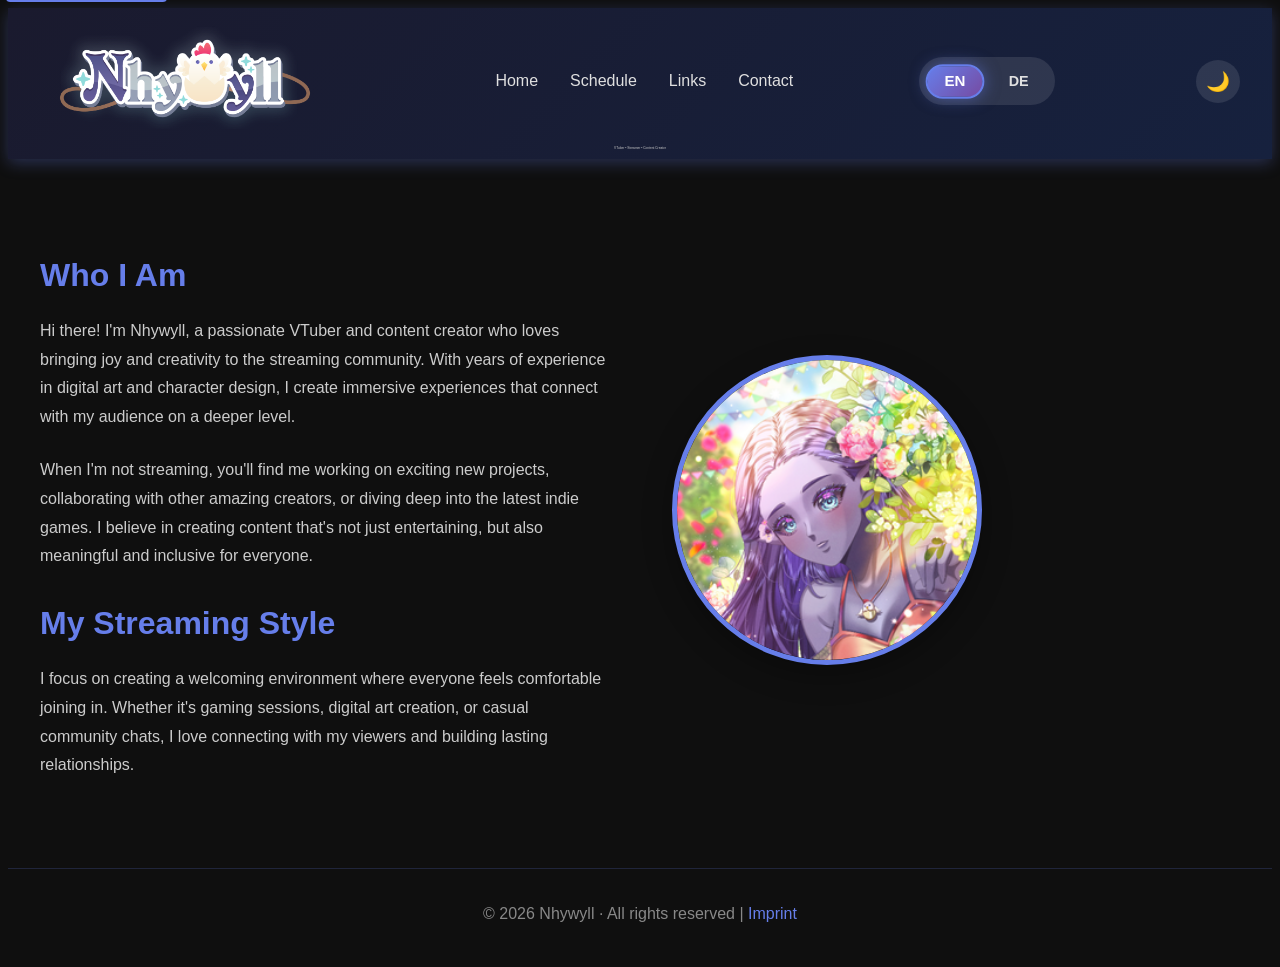
==== commit 2b5ed872: "Add ARIA labels and lazy-loading images Add aria-label attributes to language switcher buttons acros" ====
--- a/index.html
+++ b/index.html
@@ -35,8 +35,8 @@
                 <li><a href="contact.html" data-i18n="nav_contact">Contact</a></li>
             </ul>
             <div class="language-switcher">
-                <button class="lang-btn active" data-lang="en">EN</button>
-                <button class="lang-btn" data-lang="de">DE</button>
+                <button class="lang-btn active" data-lang="en" aria-label="Switch to English">EN</button>
+                <button class="lang-btn" data-lang="de" aria-label="Switch to German">DE</button>
             </div>
             <button id="theme-toggle" class="theme-btn" aria-label="Toggle theme" title="Toggle between dark and light theme">🌙</button>
         </nav>
@@ -55,7 +55,7 @@
         </div>
 
         <div class="profile-section">
-            <img src="images/For pfp.png" alt="Nhywyll - VTuber and Content Creator" class="profile-image">
+            <img src="images/For pfp.png" alt="Nhywyll - VTuber and Content Creator" class="profile-image" loading="lazy">
         </div>
     </div>
 
--- a/styles.css
+++ b/styles.css
@@ -313,8 +313,8 @@
 .social-icon {
     width: 50px;
     height: 50px;
-    border-radius: 50%;
-    background: rgba(102, 126, 234, 0.2);
+    border-radius: 0;
+    background: none;
     display: flex;
     align-items: center;
     justify-content: center;
@@ -322,11 +322,10 @@
     text-decoration: none;
     color: #667eea;
     transition: all 0.3s;
-    border: 2px solid rgba(102, 126, 234, 0.3);
+    border: none;
 }
 
 .social-icon:hover {
-    background: rgba(102, 126, 234, 0.4);
     transform: translateY(-3px);
 }
 
@@ -687,7 +686,7 @@
 
 .lang-btn {
     background: transparent;
-    color: white;
+    color: var(--text-primary);
     border: 2px solid transparent;
     padding: 0.4rem 1rem;
     border-radius: 20px;
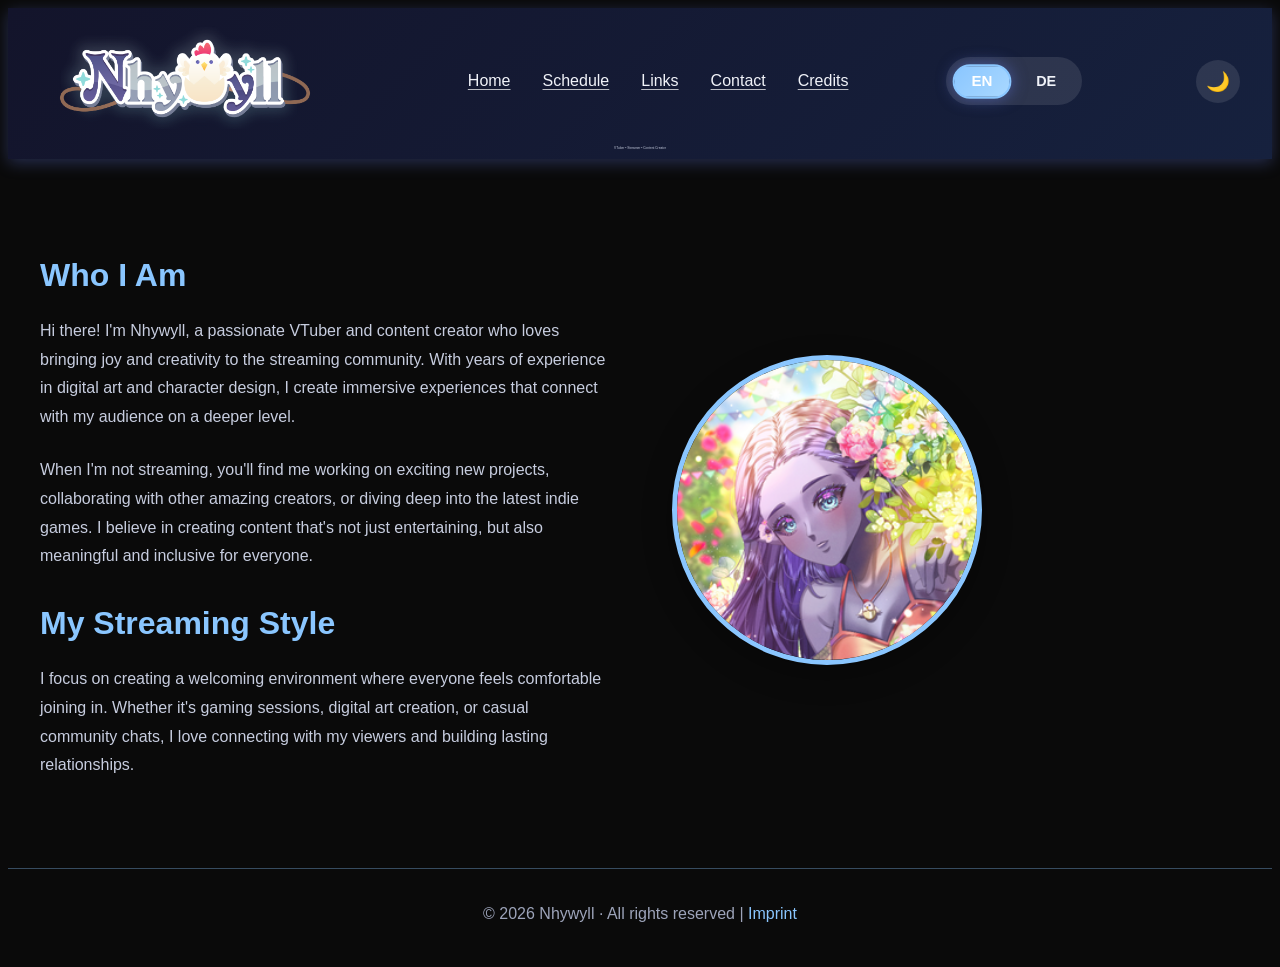
==== commit b20c78ea: "Add credits page and accessibility improvements Introduce a new credits.html and related styles; add" ====
--- a/index.html
+++ b/index.html
@@ -22,6 +22,14 @@
     </script>
     <title data-i18n="page_title">Nhywyll - VTuber Streamer & Content Creator</title>
     <link rel="stylesheet" href="styles.css">
+    <!-- Google Analytics -->
+    <script async src="https://www.googletagmanager.com/gtag/js?id=G-8V220HC158"></script>
+    <script>
+      window.dataLayer = window.dataLayer || [];
+      function gtag(){dataLayer.push(arguments);}
+      gtag('js', new Date());
+      gtag('config', 'G-8V220HC158');
+    </script>
 </head>
 <body>
     <a href="#main-content" class="skip-link">Skip to main content</a>
@@ -33,6 +41,7 @@
                 <li><a href="schedule.html" data-i18n="nav_schedule">Schedule</a></li>
                 <li><a href="links.html" data-i18n="nav_links">Links</a></li>
                 <li><a href="contact.html" data-i18n="nav_contact">Contact</a></li>
+                <li><a href="credits.html">Credits</a></li>
             </ul>
             <div class="language-switcher">
                 <button class="lang-btn active" data-lang="en" aria-label="Switch to English">EN</button>
@@ -43,8 +52,9 @@
         <p class="nav-slogan" data-i18n="about_subtitle">VTuber • Streamer • Content Creator</p>
     </header>
 
-    <div class="about-content">
-        <div class="about-text">
+    <main id="main-content" tabindex="-1">
+        <div class="about-content">
+            <div class="about-text">
             <h2 data-i18n="who_i_am_title">Who I Am</h2>
             <p data-i18n="who_i_am_text1">Hi there! I'm Nhywyll, a passionate VTuber and content creator who loves bringing joy and creativity to the streaming community. With years of experience in digital art and character design, I create immersive experiences that connect with my audience on a deeper level.</p>
 
@@ -59,10 +69,17 @@
         </div>
     </div>
 
+    </main>
+
     <footer>&copy; 2026 Nhywyll · All rights reserved | <a href="imprint.html" data-i18n="imprint_link">Imprint</a></footer>
 
     <button class="back-to-top" aria-label="Back to top" title="Scroll to top">↑</button>
 
     <script src="script.js"></script>
+
+    <!-- Cookie Banner -->
+    <div id="cookie-banner" class="cookie-banner">
+        <p>This site uses cookies for analytics. <button id="accept-cookies">Accept</button></p>
+    </div>
 </body>
 </html>
--- a/styles.css
+++ b/styles.css
@@ -1,14 +1,14 @@
 /* CSS Custom Properties for Themes */
 :root {
-    --bg-primary: #0f0f0f;
-    --bg-secondary: #1a1a2e;
+    --bg-primary: #0a0a0a;
+    --bg-secondary: #13142b;
     --bg-card: #16213e;
-    --text-primary: #e0e0e0;
-    --text-secondary: #ccc;
-    --text-muted: #888;
-    --accent-primary: #667eea;
-    --accent-secondary: #764ba2;
-    --border-color: rgba(102, 126, 234, 0.2);
+    --text-primary: #f1f3f9;
+    --text-secondary: #c7cddf;
+    --text-muted: #9da4ba;
+    --accent-primary: #8ac6ff;
+    --accent-secondary: #a9d8ff;
+    --border-color: rgba(138, 198, 255, 0.35);
 }
 
 html.light-theme,
@@ -35,6 +35,33 @@
     --accent-primary: #495057;
     --accent-secondary: #6c757d;
     --border-color: rgba(0, 0, 0, 0.1);
+}
+
+/* Skip link */
+.skip-link {
+    position: absolute;
+    top: -45px;
+    left: 1rem;
+    background-color: var(--accent-primary);
+    color: #fff;
+    padding: 0.4rem 0.8rem;
+    border-radius: 6px;
+    z-index: 10000;
+    text-decoration: none;
+    font-weight: 600;
+    transition: top 0.2s ease, opacity 0.2s ease;
+    opacity: 0;
+}
+.skip-link:focus,
+.skip-link:active {
+    top: 1rem;
+    opacity: 1;
+}
+
+/* Main content focus (subtle) */
+#main-content:focus {
+    outline: 2px solid var(--accent-primary);
+    outline-offset: 2px;
 }
 
 /* Accessibility: Focus styles for keyboard navigation */
@@ -607,17 +634,20 @@
 }
 
 .links-card a {
-    color: #8ac6ff;
+    color: #ffffff;
     display: inline-block;
     margin-top: 0.5rem;
-    text-decoration: none;
+    text-decoration: underline;
+    text-underline-offset: 3px;
     border: 1px solid var(--accent-primary);
+    background: rgba(102, 126, 234, 0.15);
     padding: 0.5rem 1rem;
     border-radius: 8px;
 }
 
 .links-card a:hover {
-    background: rgba(102, 126, 234, 0.2);
+    background: rgba(102, 126, 234, 0.3);
+    color: #fff;
 }
 
 nav ul {
@@ -628,16 +658,20 @@
 
 nav a {
     color: var(--text-primary);
-    text-decoration: none;
+    text-decoration: underline;
+    text-underline-offset: 3px;
+    text-decoration-color: rgba(255,255,255,0.7);
     transition: color 0.3s, transform 0.2s;
     font-weight: 500;
     position: relative;
     padding-bottom: 5px;
 }
 
-nav a:hover {
+nav a:hover,
+nav a:focus {
     color: var(--accent-primary);
     transform: translateY(-2px);
+    text-decoration-color: #8ac6ff;
 }
 
 nav a::after {
@@ -817,6 +851,122 @@
 }
 /* === START Styling für Partner/Affiliate Section === */
 
+/* Credits page styles */
+.artist-section h2 {
+    color: var(--text-primary);
+    margin-bottom: 2rem;
+}
+
+.artist-grid {
+    display: grid;
+    grid-template-columns: repeat(auto-fit, minmax(250px, 1fr));
+    gap: 1.5rem;
+}
+
+.artist-card {
+    background: var(--bg-card);
+    border: 1px solid var(--border-color);
+    border-radius: 12px;
+    padding: 1.5rem;
+    text-align: center;
+    transition: transform 0.3s;
+}
+
+.artist-card:hover {
+    transform: translateY(-5px);
+}
+
+.artist-card a {
+    text-decoration: none;
+    color: inherit;
+}
+
+.artist-card img {
+    width: 100%;
+    max-width: 200px;
+    height: auto;
+    border-radius: 8px;
+    margin-bottom: 1rem;
+}
+
+.artist-card h3 {
+    color: var(--accent-primary);
+    margin-bottom: 0.5rem;
+}
+
+.artist-card p {
+    color: var(--text-secondary);
+    font-size: 0.9rem;
+}
+
+.other-credits {
+    margin-top: 3rem;
+}
+
+.other-credits h2 {
+    color: var(--text-primary);
+    margin-bottom: 1rem;
+}
+
+.other-credits ul {
+    list-style: none;
+    padding: 0;
+}
+
+.other-credits li {
+    color: var(--text-secondary);
+    margin-bottom: 0.5rem;
+}
+
+/* Loading spinner */
+.loader {
+    border: 4px solid #f3f3f3;
+    border-top: 4px solid var(--accent-primary);
+    border-radius: 50%;
+    width: 40px;
+    height: 40px;
+    animation: spin 1s linear infinite;
+    margin: 0 auto;
+}
+
+@keyframes spin {
+    0% { transform: rotate(0deg); }
+    100% { transform: rotate(360deg); }
+}
+
+/* Cookie Banner */
+.cookie-banner {
+    position: fixed;
+    bottom: 0;
+    left: 0;
+    width: 100%;
+    background: var(--bg-card);
+    border-top: 1px solid var(--border-color);
+    padding: 1rem;
+    text-align: center;
+    z-index: 1000;
+    display: none; /* Versteckt, bis JS es zeigt */
+}
+
+.cookie-banner p {
+    color: var(--text-primary);
+    margin: 0;
+}
+
+.cookie-banner button {
+    background: var(--accent-primary);
+    color: white;
+    border: none;
+    padding: 0.5rem 1rem;
+    border-radius: 4px;
+    cursor: pointer;
+    margin-left: 1rem;
+}
+
+.cookie-banner button:hover {
+    background: var(--accent-secondary);
+}
+
 .partner-section {
     margin-top: 3rem; /* Abstand nach oben zur Social-Grid */
 }
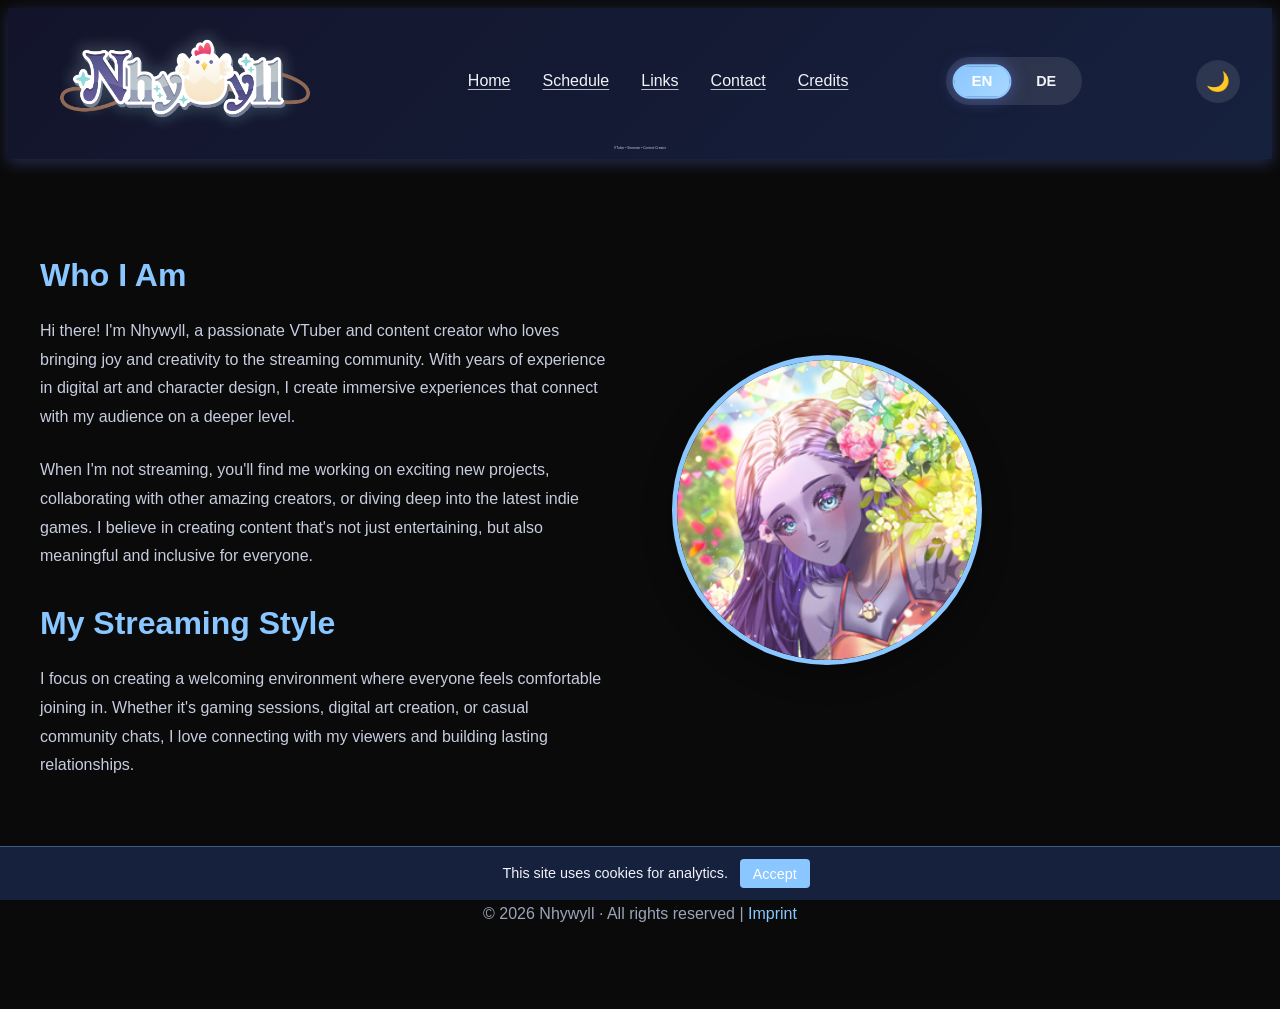
==== commit 22077296: "Bugfixes & better Cookie Banner" ====
--- a/index.html
+++ b/index.html
@@ -76,10 +76,5 @@
     <button class="back-to-top" aria-label="Back to top" title="Scroll to top">↑</button>
 
     <script src="script.js"></script>
-
-    <!-- Cookie Banner -->
-    <div id="cookie-banner" class="cookie-banner">
-        <p>This site uses cookies for analytics. <button id="accept-cookies">Accept</button></p>
-    </div>
 </body>
 </html>
--- a/styles.css
+++ b/styles.css
@@ -942,29 +942,57 @@
     width: 100%;
     background: var(--bg-card);
     border-top: 1px solid var(--border-color);
-    padding: 1rem;
-    text-align: center;
-    z-index: 1000;
+    padding: 0.75rem 1rem;
+    text-align: center;
+    z-index: 999;
     display: none; /* Versteckt, bis JS es zeigt */
 }
 
 .cookie-banner p {
     color: var(--text-primary);
     margin: 0;
+    font-size: 0.9rem;
 }
 
 .cookie-banner button {
     background: var(--accent-primary);
     color: white;
     border: none;
-    padding: 0.5rem 1rem;
+    padding: 0.4rem 0.8rem;
     border-radius: 4px;
     cursor: pointer;
-    margin-left: 1rem;
+    margin-left: 0.5rem;
+    font-size: 0.9rem;
 }
 
 .cookie-banner button:hover {
     background: var(--accent-secondary);
+}
+
+/* Adjust body when banner is visible */
+body.cookie-banner-visible {
+    margin-bottom: 50px;
+}
+
+/* Email links */
+.email-link {
+    color: var(--accent-primary);
+    text-decoration: none;
+}
+
+.email-link:hover {
+    color: var(--accent-secondary);
+}
+
+/* Social subtitle */
+.social-subtitle {
+    margin-bottom: 1.5rem;
+    color: var(--text-secondary);
+}
+
+/* Partner title */
+.partner-title {
+    margin-top: 2rem;
 }
 
 .partner-section {
